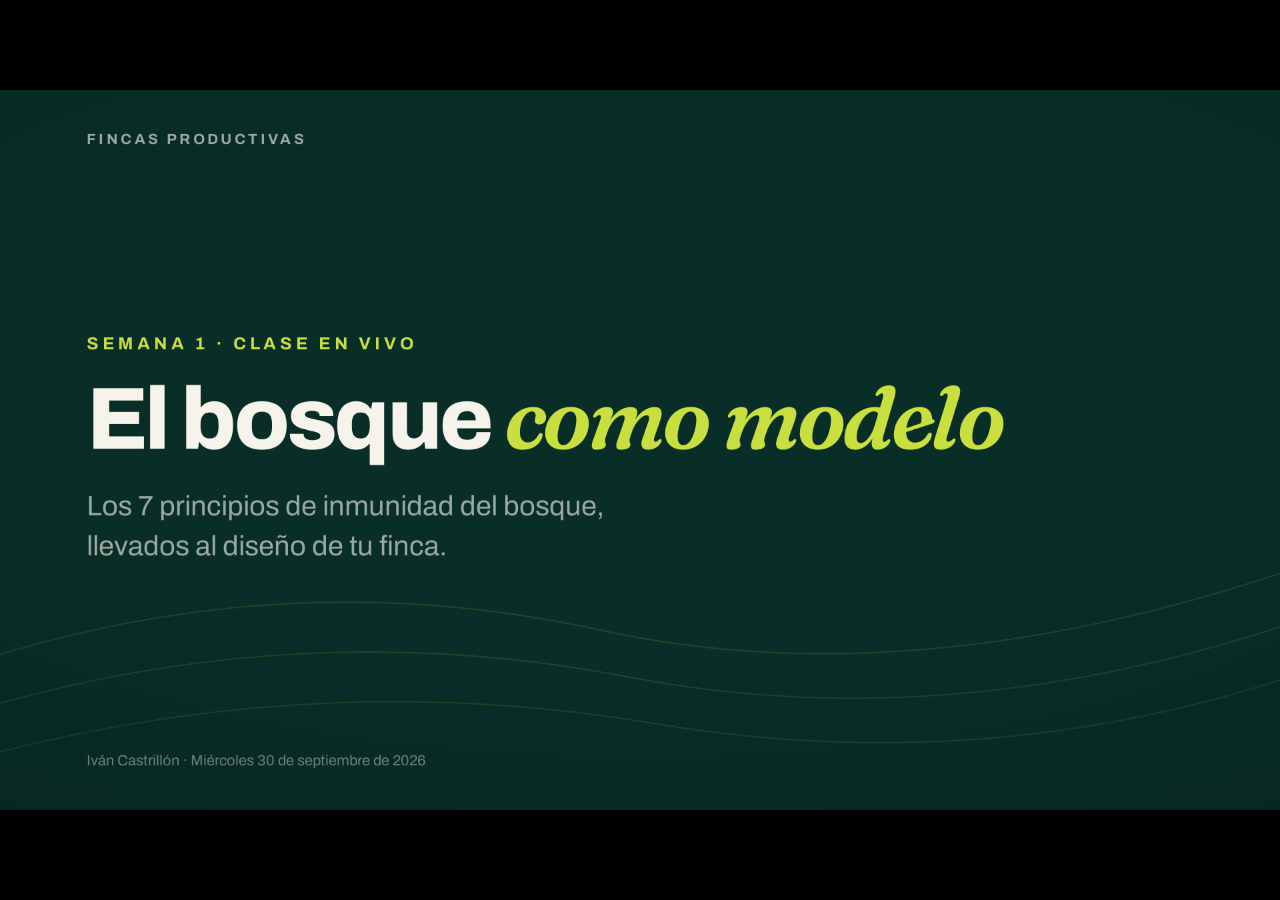
==== index.html @ cad5d2bb "Add files via upload" ====
<!DOCTYPE html>
<html lang="es">
<head>
<meta charset="utf-8">
<meta name="viewport" content="width=device-width, initial-scale=1, viewport-fit=cover">
<title>Fincas Productivas · Semana 1 · El bosque como modelo</title>
<meta name="description" content="Los 7 principios de inmunidad del bosque, llevados al diseño de tu finca. La Huerta LAB.">
<link rel="stylesheet" href="assets/deck.css">
</head>
<body>

<deck-stage width="1920" height="1080">

<!-- ── 1 · Portada ──────────────────────────────────────────────────── -->
<section data-label="Portada">
  <div class="d">
    <div class="curvas"><svg viewBox="0 0 1920 1080" preserveAspectRatio="none" aria-hidden="true">
      <g fill="none" stroke="#C9DE3F" stroke-width="2">
        <path d="M-100 880 Q 400 700 900 810 T 2020 690"/>
        <path d="M-100 950 Q 420 780 940 880 T 2020 770"/>
        <path d="M-100 1020 Q 440 860 980 950 T 2020 850"/>
      </g>
    </svg></div>
    <div class="viñeta"></div>
    <div class="pad">
      <div class="marca">
        <img src="https://assets.cdn.filesafe.space/IdRKxMkw62mZx47SMDaS/media/6aa46253f4e2fd8aa0ffbddd.png" alt="La Huerta LAB" onerror="this.remove()">
        <span>Fincas Productivas</span>
      </div>
      <p class="eyebrow" data-anim="sube">Semana 1 · Clase en vivo</p>
      <h1 data-anim="sube" style="--d:120ms">El bosque <em>como modelo</em></h1>
      <p class="lead ancho" data-anim="sube" style="--d:300ms">
        Los 7 principios de inmunidad del bosque, llevados al diseño de tu finca.
      </p>
    </div>
    <p class="fuente">Iván Castrillón · Miércoles 30 de septiembre de 2026</p>
  </div>
</section>

<!-- ── 2 · Agenda ───────────────────────────────────────────────────── -->
<section data-label="Hoy">
  <div class="d">
    <div class="pad">
      <p class="eyebrow" data-anim="sube">La ruta de esta noche</p>
      <h2 data-anim="sube" style="--d:120ms">Hoy</h2>
      <ul class="lista num">
        <li data-anim="sube" style="--d:280ms"><i>1</i>¿Quién está aquí?</li>
        <li data-anim="sube" style="--d:380ms"><i>2</i>El mundo que nos tocó</li>
        <li data-anim="sube" style="--d:480ms"><i>3</i>El método: los 7 principios de inmunidad del bosque</li>
        <li data-anim="sube" style="--d:580ms"><i>4</i>Tu primera tarea</li>
        <li data-anim="sube" style="--d:680ms"><i>5</i>Preguntas y casos</li>
      </ul>
    </div>
  </div>
</section>

<!-- ── 3 · Cómo funciona el curso ───────────────────────────────────── -->
<section data-label="Cómo funciona">
  <div class="d">
    <div class="pad">
      <p class="eyebrow" data-anim="sube">Las reglas del juego</p>
      <h2 data-anim="sube" style="--d:120ms">Cómo funciona <em>el curso</em></h2>
      <div class="tarjetas cuatro">
        <div class="tarjeta" data-anim="sube" style="--d:300ms">
          <b>Lunes</b><span>Videos pregrabados de la semana.</span>
        </div>
        <div class="tarjeta" data-anim="sube" style="--d:400ms">
          <b>Miércoles</b><span>En vivo de 6:00 a 8:00 p.m., hora Colombia.</span>
        </div>
        <div class="tarjeta" data-anim="sube" style="--d:500ms">
          <b>Cada semana</b><span>Una tarea aplicada a tu finca.</span>
        </div>
        <div class="tarjeta" data-anim="sube" style="--d:600ms">
          <b>Siempre</b><span>Todo queda grabado en Skool.</span>
        </div>
      </div>
      <p class="dato" data-anim="sube" style="--d:760ms;margin-top:44px;max-width:58ch">
        Incluye 12 meses de comunidad La Huerta LAB. Un acceso sirve para la
        pareja o la familia.
      </p>
    </div>
  </div>
</section>

<!-- ── 4 · Quién está aquí ──────────────────────────────────────────── -->
<section data-label="Quién está aquí">
  <div class="d">
    <div class="pad">
      <p class="eyebrow" data-anim="sube">Escribe en el chat</p>
      <h2 data-anim="sube" style="--d:120ms">¿Quién <em>está aquí?</em></h2>
      <ul class="lista" style="margin-top:38px;gap:18px">
        <li data-anim="sube" style="--d:280ms;font-size:36px"><i></i>País y ciudad</li>
        <li data-anim="sube" style="--d:360ms;font-size:36px"><i></i>¿Ya tienes finca o la estás buscando? ¿Cuántas hectáreas?</li>
        <li data-anim="sube" style="--d:440ms;font-size:36px"><i></i>¿Qué te trajo al curso?</li>
      </ul>
      <div class="tarjetas dos" style="margin-top:46px">
        <div class="tarjeta" data-anim="sube" style="--d:600ms">
          <b>Aún no compro</b>
          <span>«Llevo meses mirando predios y no quiero comprar mal.»</span>
        </div>
        <div class="tarjeta" data-anim="sube" style="--d:700ms">
          <b>Ya compré y estoy trancado</b>
          <span>«Tengo el terreno y no sé por dónde empezar.»</span>
        </div>
      </div>
    </div>
  </div>
</section>

<!-- ── 5 · Parte 1 ──────────────────────────────────────────────────── -->
<section data-label="Parte 1">
  <div class="d">
    <div class="curvas"><svg viewBox="0 0 1920 1080" preserveAspectRatio="none" aria-hidden="true">
      <g fill="none" stroke="#C9DE3F" stroke-width="2">
        <path d="M-100 820 Q 380 660 880 760 T 2020 640"/>
        <path d="M-100 900 Q 400 740 920 840 T 2020 730"/>
        <path d="M-100 980 Q 420 820 960 910 T 2020 820"/>
      </g>
    </svg></div>
    <div class="pad">
      <p class="eyebrow coral" data-anim="sube">Parte 1</p>
      <h1 data-anim="sube" style="--d:140ms">El mundo <em>que nos tocó</em></h1>
      <p class="lead ancho" data-anim="sube" style="--d:340ms">Bosques · Residuos · Calor · Campo</p>
    </div>
  </div>
</section>

<!-- ── 6 · Bosques · 46 % ───────────────────────────────────────────── -->
<section data-label="Bosques 46%">
  <div class="d">
    <div class="pad">
      <p class="eyebrow coral" data-anim="sube">Bosques</p>
      <div class="cifra coral" data-anim="zoom" style="--d:140ms">
        46 %
        <small style="max-width:30ch">de los árboles del planeta han desaparecido
        desde el inicio de la civilización.</small>
      </div>
      <p class="dato" data-anim="sube" style="--d:520ms;margin-top:44px;max-width:44ch">
        Y se siguen cortando más de 15 mil millones de árboles cada año.
      </p>
    </div>
    <p class="fuente">Crowther et al. (2015), <em>Mapping tree density at a global scale</em>, Nature 525. Alcance: mundial.</p>
  </div>
</section>

<!-- ── 7 · Bosques · 1/3 ────────────────────────────────────────────── -->
<section data-label="Bosques 1/3">
  <div class="d">
    <div class="pad">
      <p class="eyebrow coral" data-anim="sube">Bosques</p>
      <div class="cifra coral" data-anim="zoom" style="--d:140ms">
        1/3
        <small style="max-width:30ch">de la superficie de bosques del mundo se perdió
        desde la última glaciación.</small>
      </div>
      <p class="dato" data-anim="sube" style="--d:520ms;margin-top:44px;max-width:48ch">
        La mitad de esa pérdida ocurrió en el último siglo. Lo que tardó 10.000
        años en la primera mitad, lo hicimos en 100.
      </p>
    </div>
    <p class="fuente">Our World in Data (Ritchie, 2021), con base en FAO. Alcance: mundial, desde hace ~10.000 años.</p>
  </div>
</section>

<!-- ── 8 · Bosques · Colombia ───────────────────────────────────────── -->
<section data-label="Bosques Colombia">
  <div class="d">
    <div class="pad">
      <p class="eyebrow coral" data-anim="sube">Bosques · Colombia</p>
      <div class="cifra coral" data-anim="zoom" style="--d:140ms">
        119.483 ha
        <small style="max-width:32ch">de bosque perdidas en Colombia en 2025,
        5,2 % más que en 2024.</small>
      </div>
      <p class="dato" data-anim="sube" style="--d:520ms;margin-top:44px;max-width:48ch">
        El motor principal hoy es la praderización para ganadería y la
        colonización de tierras.
      </p>
    </div>
    <p class="fuente">IDEAM, Sistema de Monitoreo de Bosques y Carbono, cifra anual 2025 (publicada el 31 de julio de 2026). Alcance: nacional.</p>
  </div>
</section>

<!-- ── 9 · Residuos ─────────────────────────────────────────────────── -->
<section data-label="Residuos">
  <div class="d">
    <div class="pad">
      <p class="eyebrow coral" data-anim="sube">Residuos</p>
      <div class="fila" style="margin-top:34px">
        <div class="ng coral" data-anim="izq" style="--d:180ms">
          <b>2.100</b><span>millones de toneladas · 2023</span>
        </div>
        <span class="flecha" data-anim="zoom" style="--d:420ms">&rarr;</span>
        <div class="ng coral" data-anim="der" style="--d:560ms">
          <b>3.800</b><span>millones de toneladas · 2050, proyección</span>
        </div>
      </div>
      <p class="dato" data-anim="sube" style="--d:780ms;margin-top:52px;max-width:46ch">
        de residuos sólidos municipales al año. Casi el doble en una generación.
      </p>
    </div>
    <p class="fuente">PNUMA, Global Waste Management Outlook 2024. Alcance: mundial, residuos sólidos municipales.</p>
  </div>
</section>

<!-- ── 10 · Residuos · comida ───────────────────────────────────────── -->
<section data-label="Comida a la basura">
  <div class="d">
    <div class="pad">
      <p class="eyebrow coral" data-anim="sube">Residuos · Comida</p>
      <div class="cifra coral" data-anim="zoom" style="--d:140ms">
        19 %
        <small style="max-width:32ch">de la comida disponible para el consumidor se
        desperdició en 2022: 1.050 millones de toneladas.</small>
      </div>
      <p class="dato" data-anim="sube" style="--d:520ms;margin-top:44px;max-width:50ch">
        La pérdida y el desperdicio de alimentos generan entre 8 % y 10 % de las
        emisiones de gases de efecto invernadero del mundo.
      </p>
    </div>
    <p class="fuente">PNUMA, Food Waste Index Report 2024. Alcance: mundial; hogares, servicios de comida y comercio.</p>
  </div>
</section>

<!-- ── 11 · Calor ───────────────────────────────────────────────────── -->
<section data-label="Calor">
  <div class="d">
    <div class="pad">
      <p class="eyebrow coral" data-anim="sube">Calor</p>
      <h2 data-anim="sube" style="--d:120ms;max-width:20ch">El clima <em>ya cambió</em></h2>
      <div class="tarjetas tres">
        <div class="tarjeta" data-anim="sube" style="--d:320ms">
          <b style="color:var(--coral)">+1,60 °C</b>
          <span><strong>2024.</strong> El año más caliente registrado.</span>
        </div>
        <div class="tarjeta" data-anim="sube" style="--d:440ms">
          <b style="color:var(--coral)">+1,47 °C</b>
          <span><strong>2025.</strong> El tercero más caliente.</span>
        </div>
        <div class="tarjeta" data-anim="sube" style="--d:560ms">
          <b style="color:var(--coral)">&gt; 1,5 °C</b>
          <span><strong>2023–2025.</strong> Primer periodo de tres años por encima de 1,5 en promedio.</span>
        </div>
      </div>
      <p class="dato" data-anim="sube" style="--d:720ms;margin-top:42px;max-width:64ch;font-size:30px">
        Frente al nivel preindustrial (1850–1900). El calentamiento de largo plazo
        va en torno a +1,4 °C; la meta de París se mide en décadas.
      </p>
    </div>
    <p class="fuente">Copernicus C3S / ECMWF, Global Climate Highlights 2025 (enero de 2026), datos ERA5. Alcance: mundial.</p>
  </div>
</section>

<!-- ── 12 · Campo · Colombia ────────────────────────────────────────── -->
<section data-label="Pobreza rural">
  <div class="d">
    <div class="pad">
      <p class="eyebrow coral" data-anim="sube">Campo · Colombia</p>
      <div class="cifras dos" style="margin-top:36px">
        <div class="ng coral" data-anim="sube" style="--d:200ms">
          <b>22,4 %</b><span>en el campo</span>
        </div>
        <div class="ng" data-anim="sube" style="--d:340ms">
          <b style="color:var(--suave)">6,3 %</b><span>en las cabeceras</span>
        </div>
      </div>
      <p class="dato" data-anim="sube" style="--d:540ms;margin-top:48px;max-width:46ch">
        de las personas viven en pobreza multidimensional. En el campo es
        <strong>3,6 veces más.</strong>
      </p>
      <p class="dato" data-anim="sube" style="--d:680ms;margin-top:22px;max-width:52ch;font-size:30px">
        Y el 30,7 % de los hogares rurales no tiene una fuente de agua mejorada.
      </p>
    </div>
    <p class="fuente">DANE, Pobreza multidimensional 2025 (abril de 2026). Alcance: nacional, sin la ruralidad de Amazonía–Orinoquía.</p>
  </div>
</section>

<!-- ── 13 · Parte 2 ─────────────────────────────────────────────────── -->
<section data-label="Parte 2">
  <div class="d">
    <div class="curvas"><svg viewBox="0 0 1920 1080" preserveAspectRatio="none" aria-hidden="true">
      <g fill="none" stroke="#C9DE3F" stroke-width="2">
        <path d="M-100 820 Q 380 660 880 760 T 2020 640"/>
        <path d="M-100 900 Q 400 740 920 840 T 2020 730"/>
        <path d="M-100 980 Q 420 820 960 910 T 2020 820"/>
      </g>
    </svg></div>
    <div class="pad">
      <p class="eyebrow coral" data-anim="sube">Parte 2</p>
      <h1 data-anim="sube" style="--d:140ms">La vida <em>que nos tocó</em></h1>
      <p class="lead ancho" data-anim="sube" style="--d:340ms">Campo vacío · Comida · Estrés</p>
    </div>
  </div>
</section>

<!-- ── 14 · Campo vacío ─────────────────────────────────────────────── -->
<section data-label="Campo vacío">
  <div class="d">
    <div class="pad">
      <p class="eyebrow coral" data-anim="sube">Campo vacío · Colombia</p>
      <h3 data-anim="sube" style="--d:120ms;max-width:30ch">
        De cada 10 colombianos, 7 vivían en el campo. <em>Hoy, poco más de 2.</em>
      </h3>
      <div class="lamina" data-anim="revela" style="--d:420ms;width:1400px;margin:48px auto 0">
        <img src="assets/img/campo-vacio.webp" alt="De cada 10 colombianos, 7 vivían en el campo en 1938; hoy poco más de 2">
      </div>
    </div>
    <p class="fuente">DANE, citado por AgroNET – Ministerio de Agricultura (octubre de 2025). Alcance: nacional.</p>
  </div>
</section>

<!-- ── 15 · Comida · ALC ────────────────────────────────────────────── -->
<section data-label="Dieta saludable">
  <div class="d">
    <div class="pad">
      <p class="eyebrow coral" data-anim="sube">Comida · América Latina y el Caribe</p>
      <div class="cifra coral" data-anim="zoom" style="--d:140ms">
        27,4 %
        <small style="max-width:32ch">de la población no pudo pagar una dieta
        saludable en 2024: 181,9 millones de personas.</small>
      </div>
      <p class="dato" data-anim="sube" style="--d:520ms;margin-top:44px;max-width:48ch">
        El hambre viene bajando, pero comer bien sigue siendo caro y la obesidad
        sigue subiendo.
      </p>
    </div>
    <p class="fuente">FAO, FIDA, OPS, PMA y UNICEF, Panorama Regional de la Seguridad Alimentaria y la Nutrición 2025 (febrero de 2026). Alcance: ALC.</p>
  </div>
</section>

<!-- ── 16 · Ultraprocesados ─────────────────────────────────────────── -->
<section data-label="Lo que comemos">
  <div class="d">
    <div class="pad">
      <p class="eyebrow coral" data-anim="sube">Lo que comemos</p>
      <div class="cifra coral" data-anim="zoom" style="--d:140ms">
        104
        <small style="max-width:34ch">estudios revisados en The Lancet asocian los
        ultraprocesados con diabetes tipo 2, obesidad, enfermedades del corazón
        y depresión.</small>
      </div>
      <p class="dato" data-anim="sube" style="--d:520ms;margin-top:40px;max-width:48ch">
        Están desplazando las comidas de siempre, las que se cocinaban con
        alimentos frescos.
      </p>
    </div>
    <p class="fuente">Monteiro et al. (2025), The Lancet, serie Ultra-Processed Foods and Human Health. Alcance: mundial.</p>
  </div>
</section>

<!-- ── 17 · Estrés ──────────────────────────────────────────────────── -->
<section data-label="Estrés">
  <div class="d">
    <div class="pad">
      <p class="eyebrow coral" data-anim="sube">Estrés</p>
      <div class="cifra coral" data-anim="zoom" style="--d:140ms">
        40 %
        <small style="max-width:30ch">de los empleados del mundo reportan estrés
        durante buena parte del día.</small>
      </div>
      <p class="dato" data-anim="sube" style="--d:520ms;margin-top:44px;max-width:44ch">
        Tráfico, pantalla, horarios. El estrés se volvió estilo de vida.
      </p>
    </div>
    <p class="fuente">Gallup, State of the Global Workplace 2026 (datos de 2025). Alcance: mundial, personas empleadas.</p>
  </div>
</section>

<!-- ── 18 · La soledad del que lo intenta ───────────────────────────── -->
<section data-label="Nadie cree">
  <div class="d">
    <div class="pad">
      <p class="eyebrow" data-anim="sube">Campo</p>
      <h2 data-anim="sube" style="--d:140ms;max-width:26ch">
        Y en tu zona nadie cree que se pueda producir <em>sin químicos.</em>
      </h2>
      <p class="lead ancho" data-anim="sube" style="--d:420ms">
        A veces ni el contratista que te trabaja.
      </p>
    </div>
  </div>
</section>

<!-- ── 19 · La promesa ──────────────────────────────────────────────── -->
<section data-label="Vivir del campo" class="coral-full">
  <div class="d">
    <div class="pad">
      <h1 data-anim="sube" style="max-width:20ch">Vivir en el campo.<br>Vivir del campo.</h1>
      <p class="lead ancho" data-anim="sube" style="--d:280ms">
        Comida sana para tu familia, otro ritmo de vida y una finca que deje de
        costar plata.
      </p>
    </div>
  </div>
</section>

<!-- ── 20 · Todo tiene una causa ────────────────────────────────────── -->
<section data-label="Algo en común">
  <div class="d">
    <div class="pad">
      <div class="chips">
        <span class="chip" data-anim="sube" style="--d:60ms">Bosques</span>
        <span class="chip" data-anim="sube" style="--d:140ms">Residuos</span>
        <span class="chip" data-anim="sube" style="--d:220ms">Calor</span>
        <span class="chip" data-anim="sube" style="--d:300ms">Campo</span>
        <span class="chip" data-anim="sube" style="--d:380ms">Comida</span>
        <span class="chip" data-anim="sube" style="--d:460ms">Estrés</span>
      </div>
      <h2 data-anim="sube" style="--d:620ms;max-width:24ch">
        Todo esto tiene algo en común: <em>la forma en que producimos comida.</em>
      </h2>
    </div>
  </div>
</section>

<!-- ── 21 · La pregunta ─────────────────────────────────────────────── -->
<section data-label="La pregunta">
  <div class="d">
    <div class="viñeta"></div>
    <div class="pad">
      <h3 data-anim="sube" style="max-width:30ch">
        Hay un sistema que lleva millones de años sin ninguno de los cuatro.
      </h3>
      <p class="dato" data-anim="sube" style="--d:340ms;margin-top:34px;max-width:44ch">
        Nadie lo fertiliza. Nadie lo fumiga. No bota basura.
      </p>
      <h2 data-anim="sube" style="--d:640ms;margin-top:56px;max-width:22ch">
        <em>¿Qué hace el bosque que nosotros no?</em>
      </h2>
    </div>
  </div>
</section>

<!-- ── 22 · Parte 3 ─────────────────────────────────────────────────── -->
<section data-label="Parte 3">
  <div class="d">
    <div class="curvas"><svg viewBox="0 0 1920 1080" preserveAspectRatio="none" aria-hidden="true">
      <g fill="none" stroke="#C9DE3F" stroke-width="2">
        <path d="M-100 820 Q 380 660 880 760 T 2020 640"/>
        <path d="M-100 900 Q 400 740 920 840 T 2020 730"/>
        <path d="M-100 980 Q 420 820 960 910 T 2020 820"/>
      </g>
    </svg></div>
    <div class="pad">
      <p class="eyebrow" data-anim="sube">Parte 3</p>
      <h1 data-anim="sube" style="--d:140ms">El método</h1>
      <p class="lead ancho" data-anim="sube" style="--d:340ms">
        Los 7 principios de inmunidad del bosque.
      </p>
    </div>
  </div>
</section>

<!-- ── 23 · La paradoja del bosque ──────────────────────────────────── -->
<section data-label="La paradoja">
  <div class="d">
    <div class="pad">
      <p class="eyebrow" data-anim="sube">La paradoja del bosque</p>
      <div class="lamina" data-anim="zoom" style="--d:220ms;width:1240px;margin:10px auto 0">
        <img src="assets/img/paradoja-del-bosque.webp" alt="Cero trabajadores, cero facturas de insumos y cero jefes de producción dan la máxima biomasa por hectárea">
      </div>
    </div>
  </div>
</section>

<!-- ── 24 · La falla del modelo convencional ────────────────────────── -->
<section data-label="La falla del modelo">
  <div class="d">
    <div class="pad">
      <p class="eyebrow coral" data-anim="sube">La falla del modelo convencional</p>
      <div class="lamina" data-anim="zoom" style="--d:220ms;width:1100px;margin:6px auto 0">
        <img src="assets/img/falla-modelo-convencional.webp" alt="Comparación entre agricultura química y el modelo del bosque en flujo, defensa y valor">
      </div>
    </div>
  </div>
</section>

<!-- ── 25 · Los 7 principios ────────────────────────────────────────── -->
<section data-label="Los 7 principios">
  <div class="d">
    <div class="pad">
      <p class="eyebrow" data-anim="sube">El método completo</p>
      <h2 data-anim="sube" style="--d:120ms">Los 7 principios de <em>inmunidad del bosque</em></h2>
      <div class="siete">
        <div class="tarjeta" data-anim="sube" style="--d:280ms"><em>1</em><b>Microclima</b><span>Siembra tu propio clima</span></div>
        <div class="tarjeta" data-anim="sube" style="--d:340ms"><em>2</em><b>Microorganismos</b><span>El bosque es el donante</span></div>
        <div class="tarjeta" data-anim="sube" style="--d:400ms"><em>3</em><b>Reciclaje de nutrientes</b><span>No nutrimos plantas: nutrimos suelo</span></div>
        <div class="tarjeta" data-anim="sube" style="--d:460ms"><em>4</em><b>Diversidad</b><span>Qué sembrar, cuánto y cada cuándo</span></div>
        <div class="tarjeta" data-anim="sube" style="--d:520ms"><em>5</em><b>Agua</b><span>Las plantas beben, no comen</span></div>
        <div class="tarjeta" data-anim="sube" style="--d:580ms"><em>6</em><b>Energía</b><span>Cada vuelta que da la energía es plata que no sale</span></div>
        <div class="tarjeta" data-anim="sube" style="--d:640ms"><em>7</em><b>Descanso</b><span>Parar a tiempo también es producir</span></div>
        <div class="nota" data-anim="sube" style="--d:700ms">Un principio por semana, de la 2 a la 8. Cada estación de La Huerta es uno de estos principios.</div>
      </div>
    </div>
  </div>
</section>

<!-- ── 26 · Principio 1 · Microclima ────────────────────────────────── -->
<section data-label="Microclima">
  <div class="d">
    <p class="paso">Principio 1 · 7</p>
    <div class="pad">
      <p class="eyebrow" data-anim="sube">Principio 1 · Microclima</p>
      <h2 data-anim="sube" style="--d:120ms">Siembra <em>tu propio clima</em></h2>
      <div class="fila" style="margin-top:50px;align-items:stretch;gap:28px">
        <div class="tarjeta" data-anim="sube" style="--d:320ms;flex:1">
          <b>Clima</b><span>Lo que la agricultura industrial le hizo al planeta.</span>
        </div>
        <span class="flecha" data-anim="zoom" style="--d:420ms;font-size:58px;align-self:center">&rarr;</span>
        <div class="tarjeta" data-anim="sube" style="--d:480ms;flex:1">
          <b>Microclima</b><span>Árboles y vegetación en varios estratos dentro de tu predio.</span>
        </div>
        <span class="flecha" data-anim="zoom" style="--d:580ms;font-size:58px;align-self:center">&rarr;</span>
        <div class="tarjeta" data-anim="sube" style="--d:640ms;flex:1">
          <b>Mercado</b><span>A quién le vendes, y qué tan cerca.</span>
        </div>
      </div>
      <p class="dato" data-anim="sube" style="--d:800ms;margin-top:44px;max-width:62ch">
        Un solo principio: del clima del planeta al clima de tu lote, y de ahí a
        tu comprador. Lo vemos completo la próxima semana.
      </p>
    </div>
  </div>
</section>

<!-- ── 27 · Cortar la cadena ────────────────────────────────────────── -->
<section data-label="Cortar la cadena">
  <div class="d">
    <p class="paso">Principio 1 · 7</p>
    <div class="pad">
      <p class="eyebrow" data-anim="sube">Principio 1 · Microclima</p>
      <h3 data-anim="sube" style="--d:120ms">Cortar <em>la cadena</em></h3>
      <div class="lamina" data-anim="revela" style="--d:380ms;width:1520px;margin:38px auto 0">
        <img src="assets/img/cadena-corta.webp" alt="Cadena larga con intermediarios frente a cadena corta: la finca vende a familias, restaurantes, turismo, mercados campesinos y autoconsumo">
      </div>
      <p class="pie" data-anim="sube" style="--d:700ms;text-align:center;max-width:none">
        El bosque no paga fletes ni comisiones: su valor se queda donde se produce.
      </p>
    </div>
  </div>
</section>

<!-- ── 28 · Principio 2 · Microorganismos ───────────────────────────── -->
<section data-label="Microorganismos">
  <div class="d">
    <p class="paso">Principio 2 · 7</p>
    <div class="pad">
      <p class="eyebrow" data-anim="sube">Principio 2 · Microorganismos</p>
      <h3 data-anim="sube" style="--d:120ms">El bosque <em>es el donante</em></h3>
      <div class="lamina" data-anim="zoom" style="--d:380ms;width:1400px;margin:34px auto 0">
        <img src="assets/img/microorganismos-donante.webp" alt="Raíces y microbiota del suelo como fábricas: bioles, bocashi y compost, caldos microbianos y control biológico">
      </div>
      <p class="pie" data-anim="sube" style="--d:700ms;text-align:center;max-width:none">
        Pagar por insumos es pagar por una función que la vida de tu suelo puede hacer gratis.
      </p>
    </div>
  </div>
</section>

<!-- ── 29 · Principio 3 · Reciclaje de nutrientes ───────────────────── -->
<section data-label="Reciclaje de nutrientes">
  <div class="d">
    <p class="paso">Principio 3 · 7</p>
    <div class="pad">
      <p class="eyebrow" data-anim="sube">Principio 3 · Reciclaje de nutrientes</p>
      <h3 data-anim="sube" style="--d:120ms">No nutrimos plantas: <em>nutrimos suelo</em></h3>
      <div class="cifras tres">
        <div class="ng coral" data-anim="sube" style="--d:340ms">
          <b>3</b><span>elementos en los que se enfocó la agricultura química: N, P y K.</span>
        </div>
        <div class="ng" data-anim="sube" style="--d:460ms">
          <b>17</b><span>elementos esenciales para la planta: C, H, O y 14 nutrientes minerales.</span>
        </div>
        <div class="ng" data-anim="sube" style="--d:580ms">
          <b>~60</b><span>elementos se detectan en el cuerpo humano; unos 25 son esenciales.</span>
        </div>
      </div>
      <p class="dato" data-anim="sube" style="--d:740ms;margin-top:46px;max-width:74ch;font-size:30px">
        Materia orgánica, microorganismos y minerales: la planta pide, el suelo
        entrega. Las harinas de roca liberan potasio, calcio, magnesio y silicio
        despacio, y funcionan mejor en suelos tropicales lavados.
      </p>
    </div>
    <p class="fuente">Marschner's Mineral Nutrition of Plants, 4.ª ed. (2023) · Frontiers in Chemistry, editorial sobre elementos traza (2022) · Swoboda et al. (2022), Sci. Total Environ. 807, revisión de 48 ensayos.</p>
  </div>
</section>

<!-- ── 30 · Trofobiosis ─────────────────────────────────────────────── -->
<section data-label="Trofobiosis">
  <div class="d">
    <p class="paso">Principio 3 · 7</p>
    <div class="pad">
      <p class="eyebrow" data-anim="sube">Principio 3 · Trofobiosis</p>
      <h3 data-anim="sube" style="--d:120ms;max-width:28ch">
        Sobre una planta equilibrada, <em>la plaga muere de hambre.</em>
      </h3>
      <div class="tarjetas dos">
        <div class="tarjeta" data-anim="izq" style="--d:380ms">
          <b>Planta en síntesis</b>
          <span>Nutrición completa y equilibrada. Fabrica proteínas; casi no le
          quedan azúcares ni aminoácidos libres en la savia.</span>
        </div>
        <div class="tarjeta" data-anim="der" style="--d:480ms">
          <b style="color:var(--coral)">Planta en lisis</b>
          <span>Abonos solubles, agrotóxicos, suelo pobre o compactado. La savia
          se llena de azúcares y aminoácidos libres: comida fácil para insectos
          y hongos.</span>
        </div>
      </div>
      <p class="dato" data-anim="sube" style="--d:660ms;margin-top:40px;max-width:70ch;font-size:30px">
        Por eso el químico crea el círculo vicioso: cada aplicación debilita la
        planta y llama a la siguiente plaga.
      </p>
    </div>
    <p class="fuente">Francis Chaboussou (1985), Healthy Crops: A New Agricultural Revolution; ed. en español divulgada por Jairo Restrepo. Teoría con respaldo parcial en la literatura.</p>
  </div>
</section>

<!-- ── 31 · Principio 4 · Diversidad ────────────────────────────────── -->
<section data-label="Diversidad">
  <div class="d">
    <p class="paso">Principio 4 · 7</p>
    <div class="pad">
      <p class="eyebrow" data-anim="sube">Principio 4 · Diversidad</p>
      <h3 data-anim="sube" style="--d:120ms">Qué sembrar, <em>cuánto y cada cuándo</em></h3>
      <div class="lamina" data-anim="zoom" style="--d:380ms;width:1240px;margin:34px auto 0">
        <img src="assets/img/diversidad-estratos.webp" alt="Árbol, frutal y hortalizas en estratos con raíces a distintas profundidades: el policultivo produce más que el monocultivo">
      </div>
    </div>
  </div>
</section>

<!-- ── 32 · Diversidad y venta directa ──────────────────────────────── -->
<section data-label="Venta directa y diversidad">
  <div class="d">
    <p class="paso">Principio 4 · 7</p>
    <div class="pad">
      <p class="eyebrow" data-anim="sube">Principio 4 · Diversidad</p>
      <h3 data-anim="sube" style="--d:120ms">La venta directa <em>exige diversidad</em></h3>
      <div class="lamina" data-anim="zoom" style="--d:380ms;width:1300px;margin:30px auto 0">
        <img src="assets/img/venta-directa-diversidad.webp" alt="Engranajes de venta directa y diversidad biológica: la lealtad del cliente exige una oferta variada y constante">
      </div>
    </div>
  </div>
</section>

<!-- ── 33 · Principio 5 · Agua ──────────────────────────────────────── -->
<section data-label="Agua">
  <div class="d">
    <p class="paso">Principio 5 · 7</p>
    <div class="pad">
      <p class="eyebrow" data-anim="sube">Principio 5 · Agua</p>
      <h3 data-anim="sube" style="--d:120ms">Las plantas <em>beben, no comen</em></h3>
      <div class="fila" style="margin-top:34px;justify-content:center;align-items:flex-start;gap:60px">
        <div data-anim="izq" style="--d:380ms;width:600px">
          <p class="rotulo coral">Suelo desnudo: el agua se va</p>
          <div class="lamina"><img src="assets/img/suelo-desnudo.webp" alt="Suelo desnudo y compactado donde la lluvia escurre"></div>
        </div>
        <div data-anim="der" style="--d:500ms;width:645px">
          <p class="rotulo">Suelo esponja: el agua se queda</p>
          <div class="lamina"><img src="assets/img/suelo-esponja.webp" alt="Suelo con cobertura y raíces donde el agua infiltra hasta la capa freática"></div>
        </div>
      </div>
      <p class="pie" data-anim="sube" style="--d:700ms;text-align:center;max-width:none">
        Curvas de nivel, key point, terrazas y zanjas de infiltración: que el agua que cae se quede en tu lote.
      </p>
    </div>
  </div>
</section>

<!-- ── 34 · Agua · los números ──────────────────────────────────────── -->
<section data-label="Agua en números">
  <div class="d">
    <p class="paso">Principio 5 · 7</p>
    <div class="pad">
      <p class="eyebrow" data-anim="sube">Principio 5 · Agua</p>
      <h3 data-anim="sube" style="--d:120ms">Lo que dicen <em>los números</em></h3>
      <div class="cifras tres">
        <div class="ng" data-anim="sube" style="--d:340ms">
          <b>+59 %</b><span>de infiltración al meter perennes: árboles, pastos, agroforestería.</span>
        </div>
        <div class="ng" data-anim="sube" style="--d:460ms">
          <b>+35 %</b><span>de infiltración con cultivos de cobertura.</span>
        </div>
        <div class="ng" data-anim="sube" style="--d:580ms">
          <b>1,16 mm</b><span>más de agua disponible por cada 100 mm de suelo, por cada 1 % más de carbono orgánico.</span>
        </div>
      </div>
      <p class="dato" data-anim="sube" style="--d:740ms;margin-top:46px;max-width:72ch;font-size:30px">
        La materia orgánica sola retiene menos de lo que se dice. El efecto grande
        está en la cobertura y las raíces vivas: el agua entra y se queda en tu lote.
      </p>
    </div>
    <p class="fuente">Basche &amp; DeLonge (2019), PLOS ONE, metaanálisis de 89 estudios · Minasny &amp; McBratney (2018), Eur. J. Soil Sci. 69, metaanálisis de 60 estudios. Alcance: mundial.</p>
  </div>
</section>

<!-- ── 35 · Principio 6 · Energía ───────────────────────────────────── -->
<section data-label="Energía">
  <div class="d">
    <p class="paso">Principio 6 · 7</p>
    <div class="pad">
      <p class="eyebrow" data-anim="sube">Principio 6 · Energía</p>
      <h3 data-anim="sube" style="--d:120ms;max-width:30ch">
        Cada vuelta que da la energía <em>es plata que no sale</em>
      </h3>
      <div class="lamina" data-anim="zoom" style="--d:380ms;width:1360px;margin:30px auto 0">
        <img src="assets/img/ciclo-energia.webp" alt="Ciclo: los pastos capturan el sol, los animales concentran la energía, generan proteína y el estiércol vuelve como fertilizante">
      </div>
    </div>
  </div>
</section>

<!-- ── 36 · Principio 7 · Descanso ──────────────────────────────────── -->
<section data-label="Descanso">
  <div class="d">
    <p class="paso">Principio 7 · 7</p>
    <div class="pad">
      <p class="eyebrow" data-anim="sube">Principio 7 · Descanso</p>
      <h3 data-anim="sube" style="--d:120ms">Parar a tiempo <em>también es producir</em></h3>
      <div class="dos-col izq-corta">
        <div class="lamina" data-anim="izq" style="--d:380ms">
          <img src="assets/img/descanso-rotacion.webp" alt="Reloj de pastoreo y descanso, sucesión de cultivos y vegetación espontánea">
        </div>
        <div>
          <div class="tarjeta" data-anim="der" style="--d:440ms;margin-bottom:22px">
            <b>Pastoreo Racional Voisin</b>
            <span>El animal entra cuando el pasto está en su punto y sale antes de agotarlo.</span>
          </div>
          <div class="tarjeta" data-anim="der" style="--d:540ms;margin-bottom:22px">
            <b>Rotación de familias botánicas</b>
            <span>Solanáceas, leguminosas que fijan nitrógeno, cereales que aportan carbono.</span>
          </div>
          <div class="tarjeta" data-anim="der" style="--d:640ms">
            <b>Descanso biológico</b>
            <span>Vegetación espontánea que regenera el suelo sin maquinaria.</span>
          </div>
        </div>
      </div>
    </div>
  </div>
</section>

<!-- ── 37 · Los siete juntos ────────────────────────────────────────── -->
<section data-label="Un solo sistema">
  <div class="d">
    <div class="pad">
      <div class="dos-col izq-corta" style="margin-top:0;grid-template-columns:1fr 1.35fr">
        <div>
          <p class="eyebrow" data-anim="sube">Los 7 principios juntos</p>
          <h2 data-anim="sube" style="--d:140ms">Un solo <em>sistema</em></h2>
          <p class="lead" data-anim="sube" style="--d:360ms">
            No son recetas sueltas. El bosque las tiene funcionando juntas desde
            hace millones de años.
          </p>
        </div>
        <div class="lamina" data-anim="zoom" style="--d:480ms">
          <img src="assets/img/siete-principios-ciclo.webp" alt="Los 7 principios de inmunidad del bosque conectados en un ciclo alrededor de tu finca">
        </div>
      </div>
    </div>
  </div>
</section>

<!-- ── 38 · Pilares y principios ────────────────────────────────────── -->
<section data-label="Pilares y principios">
  <div class="d">
    <div class="pad">
      <p class="eyebrow" data-anim="sube">Los 5 pilares de una finca sin improvisar</p>
      <h3 data-anim="sube" style="--d:120ms">Los pilares son la decisión. <em>Los principios son el método.</em></h3>
      <div class="tabla">
        <div class="enc" data-anim="sube" style="--d:300ms"><span>Pilar (masterclass)</span><span>Sale de estos principios</span></div>
        <div data-anim="sube" style="--d:360ms"><span>Venta directa al consumidor final</span><span>Microclima</span></div>
        <div data-anim="sube" style="--d:430ms"><span>Policultivo</span><span>Diversidad</span></div>
        <div data-anim="sube" style="--d:500ms"><span>Integración pecuaria</span><span>Energía · Descanso</span></div>
        <div data-anim="sube" style="--d:570ms"><span>Autoproducción de insumos a partir del estiércol</span><span>Microorganismos · Reciclaje de nutrientes</span></div>
        <div data-anim="sube" style="--d:640ms"><span>Manejo del agua</span><span>Agua</span></div>
      </div>
    </div>
  </div>
</section>

<!-- ── 39 · Las 8 semanas ───────────────────────────────────────────── -->
<section data-label="Las 8 semanas">
  <div class="d">
    <div class="pad">
      <p class="eyebrow" data-anim="sube">El recorrido completo</p>
      <h2 data-anim="sube" style="--d:120ms">Las <em>8 semanas</em></h2>
      <div class="tarjetas cuatro" style="margin-top:46px">
        <div class="tarjeta viva" data-anim="sube" style="--d:280ms"><b>Semana 1</b><span>30 sep · El bosque como modelo</span></div>
        <div class="tarjeta" data-anim="sube" style="--d:340ms"><b>Semana 2</b><span>7 oct · Microclima</span></div>
        <div class="tarjeta" data-anim="sube" style="--d:400ms"><b>Semana 3</b><span>14 oct · Microorganismos</span></div>
        <div class="tarjeta" data-anim="sube" style="--d:460ms"><b>Semana 4</b><span>21 oct · Reciclaje de nutrientes</span></div>
      </div>
      <div class="tarjetas cuatro" style="margin-top:20px">
        <div class="tarjeta" data-anim="sube" style="--d:520ms"><b>Semana 5</b><span>28 oct · Diversidad</span></div>
        <div class="tarjeta" data-anim="sube" style="--d:580ms"><b>Semana 6</b><span>4 nov · Agua</span></div>
        <div class="tarjeta" data-anim="sube" style="--d:640ms"><b>Semana 7</b><span>11 nov · Energía</span></div>
        <div class="tarjeta" data-anim="sube" style="--d:700ms"><b>Semana 8</b><span>18 nov · Descanso y cierre</span></div>
      </div>
      <p class="dato" data-anim="sube" style="--d:840ms;margin-top:40px;font-size:30px;max-width:70ch">
        Miércoles, 6:00 p.m. hora Colombia · Todo queda grabado en Skool.
      </p>
    </div>
  </div>
</section>

<!-- ── 40 · La tarea ────────────────────────────────────────────────── -->
<section data-label="La tarea">
  <div class="d">
    <div class="pad">
      <p class="eyebrow coral" data-anim="sube">Tarea · Semana 1</p>
      <h2 data-anim="sube" style="--d:120ms">La ficha <em>de mi finca</em></h2>
      <div class="dos-col" style="margin-top:40px;align-items:start">
        <ul class="lista" style="margin-top:0;gap:16px">
          <li data-anim="sube" style="--d:300ms;font-size:34px"><i></i>Dónde queda y a qué altura</li>
          <li data-anim="sube" style="--d:360ms;font-size:34px"><i></i>Área total</li>
          <li data-anim="sube" style="--d:420ms;font-size:34px"><i></i>Qué hay hoy: bosque, agua, pasto, cultivos, animales</li>
          <li data-anim="sube" style="--d:480ms;font-size:34px"><i></i>Qué compras de afuera</li>
          <li data-anim="sube" style="--d:540ms;font-size:34px"><i></i>A quién le podrías vender</li>
        </ul>
        <div class="tarjeta" data-anim="der" style="--d:620ms">
          <b style="color:var(--coral)">¿Aún no compras?</b>
          <span>Haz la ficha del predio que estás evaluando.</span>
        </div>
      </div>
      <p class="dato" data-anim="sube" style="--d:780ms;margin-top:40px;max-width:72ch;font-size:30px">
        Publícala en Skool con una foto antes del miércoles 7 de octubre. Con estas
        fichas vamos armando el diseño de tu finca a lo largo del curso.
      </p>
    </div>
  </div>
</section>

<!-- ── 41 · Lo que viene ────────────────────────────────────────────── -->
<section data-label="Lo que viene">
  <div class="d">
    <div class="pad">
      <p class="eyebrow" data-anim="sube">Antes del próximo encuentro</p>
      <h2 data-anim="sube" style="--d:120ms">Lo que <em>viene</em></h2>
      <div class="tarjetas dos">
        <div class="tarjeta" data-anim="sube" style="--d:340ms">
          <b>Esta semana en Skool</b>
          <span>Recorrido por La Huerta en video.</span>
        </div>
        <div class="tarjeta" data-anim="sube" style="--d:440ms">
          <b>Miércoles 7 de octubre</b>
          <span>En vivo, 6:00 p.m.: Principio 1, Microclima.</span>
        </div>
      </div>
    </div>
  </div>
</section>

<!-- ── 42 · Cierre ──────────────────────────────────────────────────── -->
<section data-label="Preguntas y casos">
  <div class="d">
    <div class="curvas"><svg viewBox="0 0 1920 1080" preserveAspectRatio="none" aria-hidden="true">
      <g fill="none" stroke="#C9DE3F" stroke-width="2">
        <path d="M-100 880 Q 400 700 900 810 T 2020 690"/>
        <path d="M-100 950 Q 420 780 940 880 T 2020 770"/>
        <path d="M-100 1020 Q 440 860 980 950 T 2020 850"/>
      </g>
    </svg></div>
    <div class="viñeta"></div>
    <div class="pad">
      <div class="marca">
        <img src="https://assets.cdn.filesafe.space/IdRKxMkw62mZx47SMDaS/media/6aa46253f4e2fd8aa0ffbddd.png" alt="La Huerta LAB" onerror="this.remove()">
        <span>Fincas Productivas</span>
      </div>
      <h1 data-anim="sube">Preguntas <em>y casos</em></h1>
      <p class="lead ancho" data-anim="sube" style="--d:280ms">Cuéntanos tu finca.</p>
    </div>
  </div>
</section>

</deck-stage>


<script type="application/json" id="speaker-notes">
[
 "Bienvenida. Mientras entra la gente, pedir que escriban en el chat desde dónde se conectan.",
 "Mapa de la noche en 30 segundos. Clase de 60–70 minutos y después preguntas y casos.",
 "Reglas del juego. Recalcar que la tarea es lo que convierte el curso en el diseño de SU finca.",
 "Dar 3–4 minutos. Leer en voz alta varias respuestas y nombrar los dos grupos. Que cada uno sepa en cuál está: el curso sirve a los dos, con tareas un poco distintas.",
 "Antes de hablar de su finca, miremos el mundo en el que va a producir. Cuatro golpes. Sin soluciones todavía: las soluciones son el curso.",
 "Decir 'casi la mitad de los árboles', no 'la mitad de los bosques'. Es número de árboles, no superficie. La superficie viene en la siguiente.",
 "El punto es la aceleración. La mayor parte se tumbó para sembrar y para ganado.",
 "Dejar sembrado: la ganadería mal hecha tumba bosque. La bien hecha, con descanso y Voisin, es parte de la solución. Eso lo cerramos en la semana 8.",
 "Estamos inundados de basura, y la mayor parte de lo que bota una casa es orgánico. En una finca bien diseñada eso no es basura: es insumo.",
 "Una de cada cinco partes de la comida termina en la basura mientras el campo produce a pérdida.",
 "Decir 'tres años seguidos por encima de 1,5'. No decir 'ya rompimos París'. Aterrizar: el clima de su zona ya no es el que conocieron sus papás.",
 "Quien produce la comida es quien peor vive. Si hay gente de otros países, aclarar que el dato es de Colombia.",
 "Del planeta a la gente. Aquí está lo que muchos de ustedes sienten y por lo que están en este curso.",
 "Los jóvenes se van a la ciudad. La pregunta que queda: ¿quién va a producir la comida? Y la otra cara: gente de ciudad, como muchos de ustedes, que quiere volver.",
 "Paradoja: la región produce comida, pero una de cada cuatro personas no alcanza a comer bien.",
 "Conectar con el principio 1: la comida que viaja lejos y viene empacada. Y con la razón por la que muchos quieren finca: comida sana para su familia.",
 "Muchos de ustedes buscan la finca por esto: otro ritmo. Pero ojo: una finca mal pensada también estresa, y cuesta plata. Por eso el curso.",
 "Aquí va tu historia: vienes de esa industria, fuiste gerente de BASF en Ecuador. Sabes cómo se vende el paquete. Nombrar la soledad: muchos de ellos están solos en esto, y aquí ya no.",
 "Este es el sueño de casi todos los que están aquí. El curso existe para que ese sueño no se vuelva un error caro.",
 "Pausa. Dejar que caiga. La cuenta exacta de cuánto pesa la agricultura en el clima la vemos la próxima semana en Microclima.",
 "Pregunta abierta al chat. Recoger dos o tres respuestas antes de pasar al método.",
 "La respuesta a la pregunta: siete cosas que hace el bosque y que se pueden copiar en una finca.",
 "Nadie trabaja en el bosque, nadie le compra insumos, nadie lo administra. Y es el sistema que más biomasa produce. La naturaleza es la tecnología más avanzada que tenemos.",
 "Tres diferencias: lineal contra cíclico, dependencia química contra autorregulación, y valor que se va a los intermediarios contra valor que se queda donde se produce.",
 "Un principio por semana, del 2 al 8. Cada estación de La Huerta es uno de estos principios: el recorrido en video lo muestra.",
 "No arreglas el clima del mundo, pero sí siembras el clima de tu finca. Y cierras con el mercado: vender cerca.",
 "Vender directo a menos de una hora: menos emisiones, el margen completo para ti. Pregunta al chat: ¿a quién le venderían primero?",
 "El bosque nativo vecino tiene la microbiota. La recoges, la reproduces y la llevas a tu finca. Semana 3.",
 "Comemos lo que el suelo tiene. Un suelo con 3 elementos da comida de 3 elementos. El cuerpo humano trabaja con unos 25 esenciales y contiene cerca de 60. Ojo: el ADN en sí tiene 5 elementos (C, H, O, N, P); la cifra de 60 es del cuerpo, no del ADN.",
 "Chaboussou, agrónomo del INRA en Francia. Su frase: 'la plaga se muere de hambre en la planta sana'. Honestidad: es una teoría discutida; hay estudios que la apoyan y otros que no encuentran el efecto. Lo que sí está claro es que los insecticidas matan también a los depredadores.",
 "La diversidad es un seguro: confunde a las plagas y, bien combinada, produce más en el mismo espacio. Semana 5: calculadora de siembra.",
 "Nadie te compra cada semana si tu finca solo produce tomate o aguacate. Aquí se juntan dos de los 5 pilares de la masterclass.",
 "El error más caro e irreversible: comprar o sembrar donde el agua no da. Semana 6: mapa de agua de tu lote.",
 "En 30 cm de suelo, +1% de carbono son unos 3,5 mm, cerca de 35.000 litros por hectárea (cálculo propio a partir de Minasny). Lejos de los 144.000 que circulan. Pero la infiltración con árboles y cobertura sube 59%: ahí está la plata.",
 "Los animales le dan una segunda vuelta a la energía del sol. Cada animal cierra un ciclo en vez de abrir un gasto. Semana 7.",
 "El descanso es fertilidad. Un lote en descanso está ganando capacidad para el próximo ciclo. Semana 8 y cierre.",
 "Cada principio alimenta al siguiente. Si falla uno, se resienten los demás. Por eso el curso va en este orden.",
 "Conectar con la masterclass: allá vieron qué resolver y en qué orden. Aquí aprenden cómo. La venta directa es el destino: se decide primero.",
 "Cierre el 18 de noviembre con el taller de integración sobre las fincas de ustedes.",
 "Insistir en que la publiquen. Cada semana le suman una capa a esta misma ficha, y en la semana 8 es el insumo del taller de integración.",
 "Confirmar la fecha del video del recorrido antes de decirla.",
 "De 7:20 a 8:00. Priorizar casos concretos de fincas."
]
</script>

<script src="assets/deck.js"></script>
</body>
</html>
---- assets/deck.css ----
@font-face{font-family:'Archivo';font-style:normal;font-weight:400;font-display:swap;src:url(fonts/archivo-latin-400-normal.woff2) format('woff2')}
@font-face{font-family:'Archivo';font-style:normal;font-weight:500;font-display:swap;src:url(fonts/archivo-latin-500-normal.woff2) format('woff2')}
@font-face{font-family:'Archivo';font-style:normal;font-weight:600;font-display:swap;src:url(fonts/archivo-latin-600-normal.woff2) format('woff2')}
@font-face{font-family:'Archivo';font-style:normal;font-weight:700;font-display:swap;src:url(fonts/archivo-latin-700-normal.woff2) format('woff2')}
@font-face{font-family:'Archivo';font-style:normal;font-weight:800;font-display:swap;src:url(fonts/archivo-latin-800-normal.woff2) format('woff2')}
@font-face{font-family:'Archivo';font-style:normal;font-weight:900;font-display:swap;src:url(fonts/archivo-latin-900-normal.woff2) format('woff2')}
@font-face{font-family:'Fraunces';font-style:italic;font-weight:500;font-display:swap;src:url(fonts/fraunces-latin-500-italic.woff2) format('woff2')}
@font-face{font-family:'Fraunces';font-style:italic;font-weight:600;font-display:swap;src:url(fonts/fraunces-latin-600-italic.woff2) format('woff2')}

html,body{margin:0;padding:0;height:100%;background:#061f1d}

/* El componente se pinta a pantalla completa por encima de la página. */
deck-stage{position:fixed;inset:0;z-index:2147483000}

/* ══════════════════════════════════════════════════════════════════════
   LA HUERTA LAB · Sistema visual de las clases en directo
   Lienzo 1920×1080. Se proyecta en un directo de YouTube, así que manda
   la legibilidad a tamaño pequeño: nadie lee un cuerpo de 20 px en un
   móvil con la señal regular.

   Reglas que vienen de eso:
     · Cuerpo nunca por debajo de 34 px; titulares de 90 px para arriba.
     · Poco texto por diapositiva. Lo demás lo dice Iván.
     · Contraste alto siempre: crema sobre verde bosque, o al revés.
   ══════════════════════════════════════════════════════════════════════ */

deck-stage{
  --bosque:#082E27;        /* el fondo de casi todo */
  --bosque-2:#0d3d33;      /* superficies elevadas sobre el bosque */
  --bosque-3:#061f1d;      /* el más profundo, para viñetear */
  --lima:#C9DE3F;          /* el acento. Se usa poco y se nota */
  --lima-2:#a8bd2a;
  --coral:#E87B58;         /* la alarma, el dato incómodo */
  --crema:#F6F4EA;         /* el papel */
  --crema-2:#e4e0cf;
  --tinta:#14261f;         /* texto sobre crema */
  --suave:rgba(246,244,234,.62);
  --linea:rgba(246,244,234,.16);
}
deck-stage,
deck-stage *{box-sizing:border-box;margin:0;padding:0}
/* `deck-stage` va nombrado a propósito: el motor declara su propia tipografía
   en :host y esa le gana a la herencia desde <body>. Sin esto, en local todo
   salía en la fuente del sistema y en GHL en Archivo, con saltos de línea
   distintos: se maquetaba contra una fuente que el público no veía. */
deck-stage{font-family:'Archivo',system-ui,sans-serif;-webkit-font-smoothing:antialiased}
deck-stage>section{
  background:var(--bosque);
  color:var(--crema);
  overflow:hidden;
}
deck-stage>section>.d{position:absolute;inset:0;width:100%;height:100%}
/* La caja donde vive el contenido. 130 px de margen: en un directo, el
   reproductor recorta los bordes más de lo que uno cree. */
deck-stage .pad{position:absolute;inset:0;padding:110px 130px;display:flex;flex-direction:column;justify-content:center}
deck-stage .pad.top{justify-content:flex-start}
/* Bloque de contenido pegado a la derecha. El texto de dentro sigue
   alineado a la izquierda: un titular de 132 px en bandera derecha se
   lee fatal. */
/* Con align-items basta: cada hijo se encoge a su contenido y se pega a la
   derecha. Forzarles width:100% reventaba la marca, que está posicionada en
   absoluto y se iba 130 px fuera del lienzo. */
deck-stage .pad.der{align-items:flex-end}
/* Espeja la foto. Los fondos son 16:9 exactos, así que «cover» no deja
   margen para reencuadrar: si el sujeto cae debajo del titular, la única
   forma de moverlo al otro tercio sin perder resolución es voltear. */
deck-stage .foto.espejo{transform:scaleX(-1)}
/* ── Tipografía ───────────────────────────────────────────────────── */
deck-stage .eyebrow{
  font-size:26px;font-weight:700;letter-spacing:.22em;text-transform:uppercase;
  color:var(--lima);margin-bottom:34px;
}
deck-stage .eyebrow.coral{color:var(--coral)}
deck-stage h1{font-size:132px;font-weight:800;line-height:.96;letter-spacing:-.035em;text-wrap:balance}
deck-stage h2{font-size:96px;font-weight:800;line-height:1.02;letter-spacing:-.03em;text-wrap:balance}
deck-stage h3{font-size:62px;font-weight:700;line-height:1.08;letter-spacing:-.02em;text-wrap:balance}
deck-stage h1 em,
deck-stage h2 em,
deck-stage h3 em{
  font-family:'Fraunces',Georgia,serif;font-style:italic;font-weight:600;
  color:var(--lima);
}
deck-stage .lead{font-size:42px;line-height:1.42;color:var(--suave);max-width:24ch;margin-top:38px}
deck-stage .lead.ancho{max-width:34ch}
deck-stage p.dato{font-size:36px;line-height:1.45;color:var(--suave)}
deck-stage .fuente{
  position:absolute;left:130px;bottom:58px;right:130px;
  font-size:22px;line-height:1.4;color:rgba(246,244,234,.42);
}
/* Un dato sin fuente no se proyecta. Lo que Iván no ha cerrado va así. */
deck-stage .pend{
  display:inline-block;padding:2px 12px;border-radius:6px;
  background:#ffe08a;color:#7a2d00;font-weight:800;font-size:.82em;
  -webkit-box-decoration-break:clone;box-decoration-break:clone;
}
/* ── Fondo: las curvas de nivel de la finca ───────────────────────── */
deck-stage .curvas{position:absolute;inset:0;opacity:.14;pointer-events:none}
deck-stage .curvas svg{width:100%;height:100%}
deck-stage .viñeta{position:absolute;inset:0;pointer-events:none;
  background:radial-gradient(120% 90% at 50% 42%,transparent 40%,rgba(6,31,29,.72))}
/* ── Foto de fondo ────────────────────────────────────────────────── */
deck-stage .foto{position:absolute;inset:0;background-size:cover;background-position:center}
deck-stage .foto.der{background-position:right center}
deck-stage .velo{position:absolute;inset:0}
deck-stage .velo.izq{background:linear-gradient(100deg,rgba(8,46,39,.97) 34%,rgba(8,46,39,.72) 58%,rgba(8,46,39,.2))}
/* El espejo de la anterior: la foto se ve por la izquierda y el texto va
   a la derecha. Hace falta cuando el sujeto de la foto cae justo debajo
   del titular y queda tapado. */
deck-stage .velo.der{background:linear-gradient(260deg,rgba(8,46,39,.97) 34%,rgba(8,46,39,.72) 58%,rgba(8,46,39,.2))}
deck-stage .velo.abajo{background:linear-gradient(180deg,rgba(8,46,39,.18) 30%,rgba(8,46,39,.88))}
deck-stage .velo.full{background:rgba(8,46,39,.82)}
/* ── Marca ────────────────────────────────────────────────────────── */
deck-stage .marca{position:absolute;left:130px;top:62px;display:flex;align-items:center;gap:20px;z-index:5}
deck-stage .marca img{height:74px;width:auto;filter:brightness(0) invert(1)}
deck-stage .marca span{font-size:22px;font-weight:700;letter-spacing:.2em;text-transform:uppercase;color:var(--suave)}
deck-stage .paso{position:absolute;right:130px;top:66px;z-index:5;
  font-size:22px;font-weight:800;letter-spacing:.18em;text-transform:uppercase;color:rgba(246,244,234,.4)}
/* ── Piezas de datos ──────────────────────────────────────────────── */
deck-stage .cifra{font-size:190px;font-weight:800;line-height:.88;letter-spacing:-.05em;color:var(--lima)}
deck-stage .cifra.coral{color:var(--coral)}
deck-stage .cifra small{display:block;font-size:32px;font-weight:600;letter-spacing:0;color:var(--suave);margin-top:18px;line-height:1.35}
deck-stage .tarjetas{display:grid;gap:26px;margin-top:52px}
deck-stage .tarjetas.tres{grid-template-columns:repeat(3,1fr)}
deck-stage .tarjetas.dos{grid-template-columns:repeat(2,1fr)}
deck-stage .tarjetas.cuatro{grid-template-columns:repeat(4,1fr);gap:20px}
deck-stage .tarjetas.cuatro .tarjeta{padding:32px 28px}
deck-stage .tarjetas.cuatro .tarjeta b{font-size:36px;margin-bottom:12px}
deck-stage .tarjetas.cuatro .tarjeta span{font-size:26px;line-height:1.4}
deck-stage .tarjeta{padding:40px;border:1px solid var(--linea);border-radius:20px;background:rgba(246,244,234,.05)}
deck-stage .tarjeta b{display:block;font-size:46px;font-weight:800;color:var(--lima);margin-bottom:16px;line-height:1.05}
deck-stage .tarjeta span{font-size:30px;line-height:1.42;color:var(--suave)}
deck-stage .lista{display:grid;gap:26px;margin-top:46px}
deck-stage .lista li{list-style:none;display:grid;grid-template-columns:auto 1fr;gap:26px;align-items:start;
  font-size:40px;line-height:1.36}
deck-stage .lista li i{width:14px;height:14px;border-radius:50%;background:var(--lima);margin-top:16px;flex:none}
/* ── Animación al entrar en la diapositiva ────────────────────────────
   deck-stage pone data-deck-active en la sección activa y lo quita al
   salir. Colgar de ahí hace que la animación se reproduzca de nuevo
   cada vez que se vuelve a la diapositiva, no solo la primera. */
deck-stage [data-anim]{opacity:0}
/* «traza» solo anima stroke-dashoffset: si además se le aplica el opacity:0
   de arriba, el trazo nunca aparece. Tiene que quedar visible desde el
   principio y dejar que sea el guion el que lo dibuje. */
deck-stage [data-anim="dibuja-x"],
deck-stage [data-anim="dibuja-y"],
deck-stage [data-anim="revela"],
deck-stage [data-anim="traza"]{opacity:1}
deck-stage [data-anim="dibuja-x"]{transform:scaleX(0);transform-origin:left center}
deck-stage [data-anim="dibuja-y"]{transform:scaleY(0);transform-origin:bottom center}
@keyframes lh-sube{from{opacity:0;transform:translateY(34px)} to{opacity:1;transform:none}}
@keyframes lh-baja{from{opacity:0;transform:translateY(-28px)}to{opacity:1;transform:none}}
@keyframes lh-izq{from{opacity:0;transform:translateX(-56px)}to{opacity:1;transform:none}}
@keyframes lh-der{from{opacity:0;transform:translateX(56px)} to{opacity:1;transform:none}}
@keyframes lh-zoom{from{opacity:0;transform:scale(.93)}       to{opacity:1;transform:none}}
@keyframes lh-revela{from{clip-path:inset(0 100% 0 0)}          to{clip-path:inset(0 0 0 0)}}
@keyframes lh-dib-x{from{transform:scaleX(0)}                  to{transform:scaleX(1)}}
@keyframes lh-dib-y{from{transform:scaleY(0)}                  to{transform:scaleY(1)}}
@keyframes lh-traza{to{stroke-dashoffset:0}}
deck-stage [data-deck-active] [data-anim="sube"]{animation:lh-sube   900ms cubic-bezier(.2,.7,.2,1) var(--d,0ms) both}
deck-stage [data-deck-active] [data-anim="baja"]{animation:lh-baja   900ms cubic-bezier(.2,.7,.2,1) var(--d,0ms) both}
deck-stage [data-deck-active] [data-anim="izq"]{animation:lh-izq    900ms cubic-bezier(.2,.7,.2,1) var(--d,0ms) both}
deck-stage [data-deck-active] [data-anim="der"]{animation:lh-der    900ms cubic-bezier(.2,.7,.2,1) var(--d,0ms) both}
deck-stage [data-deck-active] [data-anim="zoom"]{animation:lh-zoom  1100ms cubic-bezier(.2,.7,.2,1) var(--d,0ms) both}
deck-stage [data-deck-active] [data-anim="revela"]{animation:lh-revela 1200ms cubic-bezier(.7,0,.2,1) var(--d,0ms) both}
deck-stage [data-deck-active] [data-anim="dibuja-x"]{animation:lh-dib-x  1000ms cubic-bezier(.7,0,.2,1) var(--d,0ms) both}
deck-stage [data-deck-active] [data-anim="dibuja-y"]{animation:lh-dib-y  1100ms cubic-bezier(.7,0,.2,1) var(--d,0ms) both}
deck-stage [data-deck-active] [data-anim="traza"]{animation:lh-traza  1600ms cubic-bezier(.6,0,.3,1) var(--d,0ms) both}
/* Los latidos decorativos van siempre: dan sensación de directo vivo. */
@keyframes lh-latido{0%,100%{transform:scale(1);opacity:1}50%{transform:scale(1.45);opacity:.5}}
@keyframes lh-onda{0%{transform:scale(1);opacity:.7}100%{transform:scale(2.6);opacity:0}}
@keyframes lh-flota{0%,100%{transform:translateY(0)}50%{transform:translateY(-8px)}}
/* Dentro de un SVG el origen de transformación es la esquina del viewBox,
   así que un «zoom» se lanza desde ahí en lugar de crecer en su sitio. */
deck-stage svg [data-anim="zoom"],
deck-stage svg [data-anim="sube"],
deck-stage svg [data-anim="izq"],
deck-stage svg [data-anim="der"]{
  transform-box:fill-box;transform-origin:center;
}
deck-stage .punto{position:relative;display:inline-block;width:14px;height:14px;border-radius:50%;
  background:var(--coral);animation:lh-latido 2s ease-in-out infinite}
deck-stage .punto::after{content:'';position:absolute;inset:-6px;border-radius:50%;
  border:2px solid var(--coral);animation:lh-onda 2s ease-out infinite}
deck-stage .flota{animation:lh-flota 5s ease-in-out infinite}


/* ══════════════════════════════════════════════════════════════════════
   Añadidos de esta clase sobre el sistema de La Huerta LAB.
   Solo piezas nuevas: nada de lo original se toca.
   ══════════════════════════════════════════════════════════════════════ */

/* Lámina: el papel crema donde viven los diagramas dibujados.
   Los esquemas vienen con fondo claro, así que en vez de forzarlos al
   verde se presentan como una hoja puesta encima del fondo. */
deck-stage .lamina{border-radius:20px;overflow:hidden;background:var(--crema);
  border:1px solid var(--linea);box-shadow:0 26px 60px rgba(0,0,0,.38)}
deck-stage .lamina img{display:block;width:100%;height:auto}
deck-stage .pie{font-size:26px;line-height:1.4;color:var(--suave);margin-top:28px;max-width:70ch}

/* Cifra mediana. La .cifra original (190 px) solo cabe sola; cuando hay
   dos o tres datos en la misma diapositiva se usa esta. */
deck-stage .ng b{display:block;font-size:118px;font-weight:800;line-height:.94;
  letter-spacing:-.04em;color:var(--lima)}
deck-stage .ng.coral b{color:var(--coral)}
deck-stage .ng span{display:block;font-size:28px;line-height:1.42;color:var(--suave);margin-top:18px}
deck-stage .cifras{display:grid;gap:44px;margin-top:46px}
deck-stage .cifras.tres{grid-template-columns:repeat(3,1fr)}
deck-stage .cifras.dos{grid-template-columns:repeat(2,1fr);gap:90px}

deck-stage .fila{display:flex;align-items:center;gap:52px}
deck-stage .flecha{font-size:86px;line-height:1;color:var(--lima);flex:none}

/* Numeración de la agenda y de las tareas. */
deck-stage .lista.num li i{width:auto;height:auto;border-radius:0;background:none;
  margin-top:2px;min-width:44px;font-size:34px;font-weight:800;color:var(--lima)}

/* Los siete principios en una sola pantalla. */
deck-stage .siete{display:grid;grid-template-columns:repeat(4,1fr);gap:18px;margin-top:42px}
deck-stage .siete .tarjeta{padding:26px 24px}
deck-stage .siete .tarjeta em{display:block;font-family:'Fraunces',Georgia,serif;
  font-style:italic;font-size:34px;color:var(--lima);line-height:1;margin-bottom:10px}
deck-stage .siete .tarjeta b{font-size:32px;margin-bottom:8px;color:var(--crema)}
deck-stage .siete .tarjeta span{font-size:24px;line-height:1.35}
deck-stage .siete .nota{padding:26px 24px;font-size:24px;line-height:1.4;color:var(--suave);
  display:flex;align-items:center}

/* Tabla de dos columnas: pilar ← principios. */
deck-stage .tabla{margin-top:40px;border-top:1px solid var(--linea)}
deck-stage .tabla>div{display:grid;grid-template-columns:1.3fr 1fr;gap:50px;
  padding:22px 4px;border-bottom:1px solid var(--linea);font-size:32px;line-height:1.3}
deck-stage .tabla>div>span:last-child{color:var(--lima)}
deck-stage .tabla>div.enc{font-size:22px;font-weight:800;letter-spacing:.18em;
  text-transform:uppercase;color:rgba(246,244,234,.42);padding-bottom:14px}
deck-stage .tabla>div.enc>span:last-child{color:rgba(246,244,234,.42)}

/* Las palabras sueltas del recuento. */
deck-stage .chips{display:flex;flex-wrap:wrap;gap:16px;margin-bottom:46px}
deck-stage .chip{font-size:28px;font-weight:700;letter-spacing:.14em;text-transform:uppercase;
  color:var(--suave);border:1px solid var(--linea);border-radius:999px;padding:12px 28px}

deck-stage .dos-col{display:grid;grid-template-columns:1fr 1fr;gap:64px;align-items:center;margin-top:44px}
deck-stage .dos-col.izq-corta{grid-template-columns:.8fr 1.2fr}
deck-stage .rotulo{font-size:26px;font-weight:800;letter-spacing:.16em;text-transform:uppercase;
  color:var(--lima);margin-bottom:20px}
deck-stage .rotulo.coral{color:var(--coral)}

/* La diapositiva de la promesa va en coral a sangre: es la única. */
deck-stage section.coral-full{background:var(--coral)}
deck-stage section.coral-full .lead,
deck-stage section.coral-full .dato{color:rgba(255,255,255,.88)}

/* La semana en curso dentro del calendario. */
deck-stage .tarjeta.viva{background:var(--coral);border-color:var(--coral)}
deck-stage .tarjeta.viva b,
deck-stage .tarjeta.viva span{color:#fff}
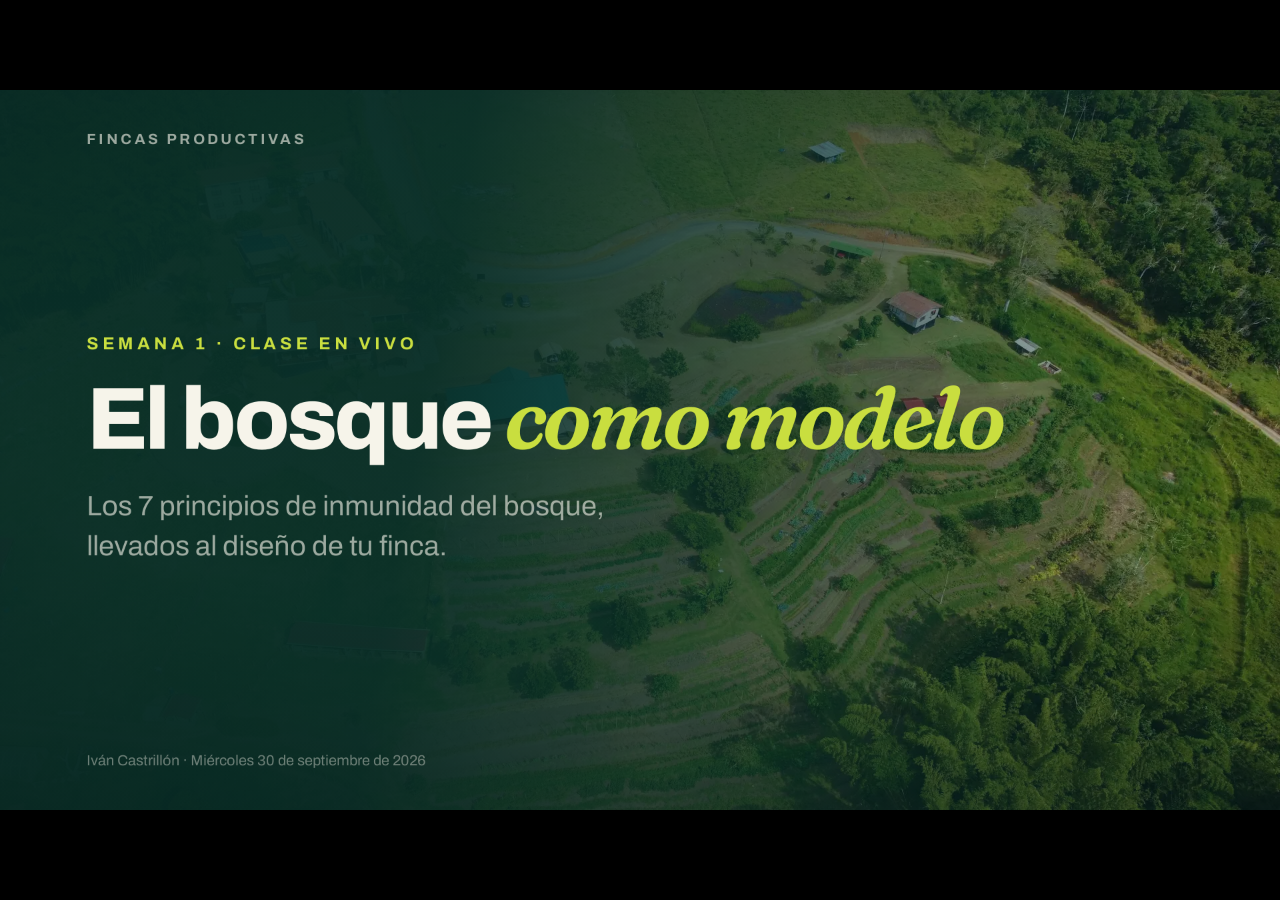
==== commit 1bf5a680: "Add files via upload" ====
--- a/index.html
+++ b/index.html
@@ -14,13 +14,8 @@
 <!-- ── 1 · Portada ──────────────────────────────────────────────────── -->
 <section data-label="Portada">
   <div class="d">
-    <div class="curvas"><svg viewBox="0 0 1920 1080" preserveAspectRatio="none" aria-hidden="true">
-      <g fill="none" stroke="#C9DE3F" stroke-width="2">
-        <path d="M-100 880 Q 400 700 900 810 T 2020 690"/>
-        <path d="M-100 950 Q 420 780 940 880 T 2020 770"/>
-        <path d="M-100 1020 Q 440 860 980 950 T 2020 850"/>
-      </g>
-    </svg></div>
+    <div class="foto" style="background-image:url(assets/img/foto-01-portada.webp)"></div>
+    <div class="velo izq"></div>
     <div class="viñeta"></div>
     <div class="pad">
       <div class="marca">
@@ -370,6 +365,8 @@
 <!-- ── 18 · La soledad del que lo intenta ───────────────────────────── -->
 <section data-label="Nadie cree">
   <div class="d">
+    <div class="foto" style="background-image:url(assets/img/foto-18-nadie-cree.webp)"></div>
+    <div class="velo izq"></div>
     <div class="pad">
       <p class="eyebrow" data-anim="sube">Campo</p>
       <h2 data-anim="sube" style="--d:140ms;max-width:26ch">
@@ -417,7 +414,9 @@
 <!-- ── 21 · La pregunta ─────────────────────────────────────────────── -->
 <section data-label="La pregunta">
   <div class="d">
-    <div class="viñeta"></div>
+    <div class="foto" style="background-image:url(assets/img/foto-21-bosque.webp)"></div>
+    <div class="velo izq"></div>
+    
     <div class="pad">
       <h3 data-anim="sube" style="max-width:30ch">
         Hay un sistema que lleva millones de años sin ninguno de los cuatro.
@@ -435,13 +434,8 @@
 <!-- ── 22 · Parte 3 ─────────────────────────────────────────────────── -->
 <section data-label="Parte 3">
   <div class="d">
-    <div class="curvas"><svg viewBox="0 0 1920 1080" preserveAspectRatio="none" aria-hidden="true">
-      <g fill="none" stroke="#C9DE3F" stroke-width="2">
-        <path d="M-100 820 Q 380 660 880 760 T 2020 640"/>
-        <path d="M-100 900 Q 400 740 920 840 T 2020 730"/>
-        <path d="M-100 980 Q 420 820 960 910 T 2020 820"/>
-      </g>
-    </svg></div>
+    <div class="foto" style="background-image:url(assets/img/foto-22-el-metodo.webp)"></div>
+    <div class="velo izq"></div>
     <div class="pad">
       <p class="eyebrow" data-anim="sube">Parte 3</p>
       <h1 data-anim="sube" style="--d:140ms">El método</h1>
@@ -499,6 +493,8 @@
 <!-- ── 26 · Principio 1 · Microclima ────────────────────────────────── -->
 <section data-label="Microclima">
   <div class="d">
+    <div class="foto" style="background-image:url(assets/img/foto-26-microclima.webp)"></div>
+    <div class="velo full"></div>
     <p class="paso">Principio 1 · 7</p>
     <div class="pad">
       <p class="eyebrow" data-anim="sube">Principio 1 · Microclima</p>
@@ -544,6 +540,8 @@
 <!-- ── 28 · Principio 2 · Microorganismos ───────────────────────────── -->
 <section data-label="Microorganismos">
   <div class="d">
+    <div class="foto" style="background-image:url(assets/img/foto-28-mantillo.webp)"></div>
+    <div class="velo full"></div>
     <p class="paso">Principio 2 · 7</p>
     <div class="pad">
       <p class="eyebrow" data-anim="sube">Principio 2 · Microorganismos</p>
@@ -554,6 +552,20 @@
       <p class="pie" data-anim="sube" style="--d:700ms;text-align:center;max-width:none">
         Pagar por insumos es pagar por una función que la vida de tu suelo puede hacer gratis.
       </p>
+    </div>
+  </div>
+</section>
+
+<!-- ── Principio 3 · la tabla completa ──────────────────────────────── -->
+<section data-label="La tabla completa">
+  <div class="d">
+    <div class="foto" style="background-image:url(assets/img/foto-29-tabla-periodica.webp)"></div>
+    <div class="velo" style="background:linear-gradient(100deg,rgba(8,46,39,.96) 25%,rgba(8,46,39,.58) 50%,rgba(8,46,39,.1))"></div>
+    <p class="paso">Principio 3 · 7</p>
+    <div class="pad">
+      <p class="eyebrow" data-anim="sube">Principio 3 · Reciclaje de nutrientes</p>
+      <h2 data-anim="sube" style="--d:140ms;max-width:15ch">La planta no come <em>tres elementos</em></h2>
+      <p class="lead ancho" data-anim="sube" style="--d:360ms">La tabla completa está en el suelo del bosque.</p>
     </div>
   </div>
 </section>
@@ -589,6 +601,8 @@
 <!-- ── 30 · Trofobiosis ─────────────────────────────────────────────── -->
 <section data-label="Trofobiosis">
   <div class="d">
+    <div class="foto" style="background-image:url(assets/img/foto-30-hoja.webp)"></div>
+    <div class="velo full"></div>
     <p class="paso">Principio 3 · 7</p>
     <div class="pad">
       <p class="eyebrow" data-anim="sube">Principio 3 · Trofobiosis</p>
@@ -620,6 +634,8 @@
 <!-- ── 31 · Principio 4 · Diversidad ────────────────────────────────── -->
 <section data-label="Diversidad">
   <div class="d">
+    <div class="foto" style="background-image:url(assets/img/foto-31-policultivo.webp)"></div>
+    <div class="velo full"></div>
     <p class="paso">Principio 4 · 7</p>
     <div class="pad">
       <p class="eyebrow" data-anim="sube">Principio 4 · Diversidad</p>
@@ -634,6 +650,8 @@
 <!-- ── 32 · Diversidad y venta directa ──────────────────────────────── -->
 <section data-label="Venta directa y diversidad">
   <div class="d">
+    <div class="foto" style="background-image:url(assets/img/foto-32-canasta.webp)"></div>
+    <div class="velo full"></div>
     <p class="paso">Principio 4 · 7</p>
     <div class="pad">
       <p class="eyebrow" data-anim="sube">Principio 4 · Diversidad</p>
@@ -648,6 +666,8 @@
 <!-- ── 33 · Principio 5 · Agua ──────────────────────────────────────── -->
 <section data-label="Agua">
   <div class="d">
+    <div class="foto" style="background-image:url(assets/img/foto-33-quebrada.webp)"></div>
+    <div class="velo full"></div>
     <p class="paso">Principio 5 · 7</p>
     <div class="pad">
       <p class="eyebrow" data-anim="sube">Principio 5 · Agua</p>
@@ -672,6 +692,8 @@
 <!-- ── 34 · Agua · los números ──────────────────────────────────────── -->
 <section data-label="Agua en números">
   <div class="d">
+    <div class="foto" style="background-image:url(assets/img/foto-34-reservorio.webp)"></div>
+    <div class="velo" style="background:rgba(8,46,39,.88)"></div>
     <p class="paso">Principio 5 · 7</p>
     <div class="pad">
       <p class="eyebrow" data-anim="sube">Principio 5 · Agua</p>
@@ -699,6 +721,8 @@
 <!-- ── 35 · Principio 6 · Energía ───────────────────────────────────── -->
 <section data-label="Energía">
   <div class="d">
+    <div class="foto" style="background-image:url(assets/img/foto-35-sol.webp)"></div>
+    <div class="velo full"></div>
     <p class="paso">Principio 6 · 7</p>
     <div class="pad">
       <p class="eyebrow" data-anim="sube">Principio 6 · Energía</p>
@@ -715,6 +739,8 @@
 <!-- ── 36 · Principio 7 · Descanso ──────────────────────────────────── -->
 <section data-label="Descanso">
   <div class="d">
+    <div class="foto" style="background-image:url(assets/img/foto-36-ovejas.webp)"></div>
+    <div class="velo full"></div>
     <p class="paso">Principio 7 · 7</p>
     <div class="pad">
       <p class="eyebrow" data-anim="sube">Principio 7 · Descanso</p>
@@ -856,14 +882,9 @@
 <!-- ── 42 · Cierre ──────────────────────────────────────────────────── -->
 <section data-label="Preguntas y casos">
   <div class="d">
-    <div class="curvas"><svg viewBox="0 0 1920 1080" preserveAspectRatio="none" aria-hidden="true">
-      <g fill="none" stroke="#C9DE3F" stroke-width="2">
-        <path d="M-100 880 Q 400 700 900 810 T 2020 690"/>
-        <path d="M-100 950 Q 420 780 940 880 T 2020 770"/>
-        <path d="M-100 1020 Q 440 860 980 950 T 2020 850"/>
-      </g>
-    </svg></div>
-    <div class="viñeta"></div>
+    <div class="foto" style="background-image:url(assets/img/foto-42-cierre.webp)"></div>
+    <div class="velo izq"></div>
+    
     <div class="pad">
       <div class="marca">
         <img src="https://assets.cdn.filesafe.space/IdRKxMkw62mZx47SMDaS/media/6aa46253f4e2fd8aa0ffbddd.png" alt="La Huerta LAB" onerror="this.remove()">
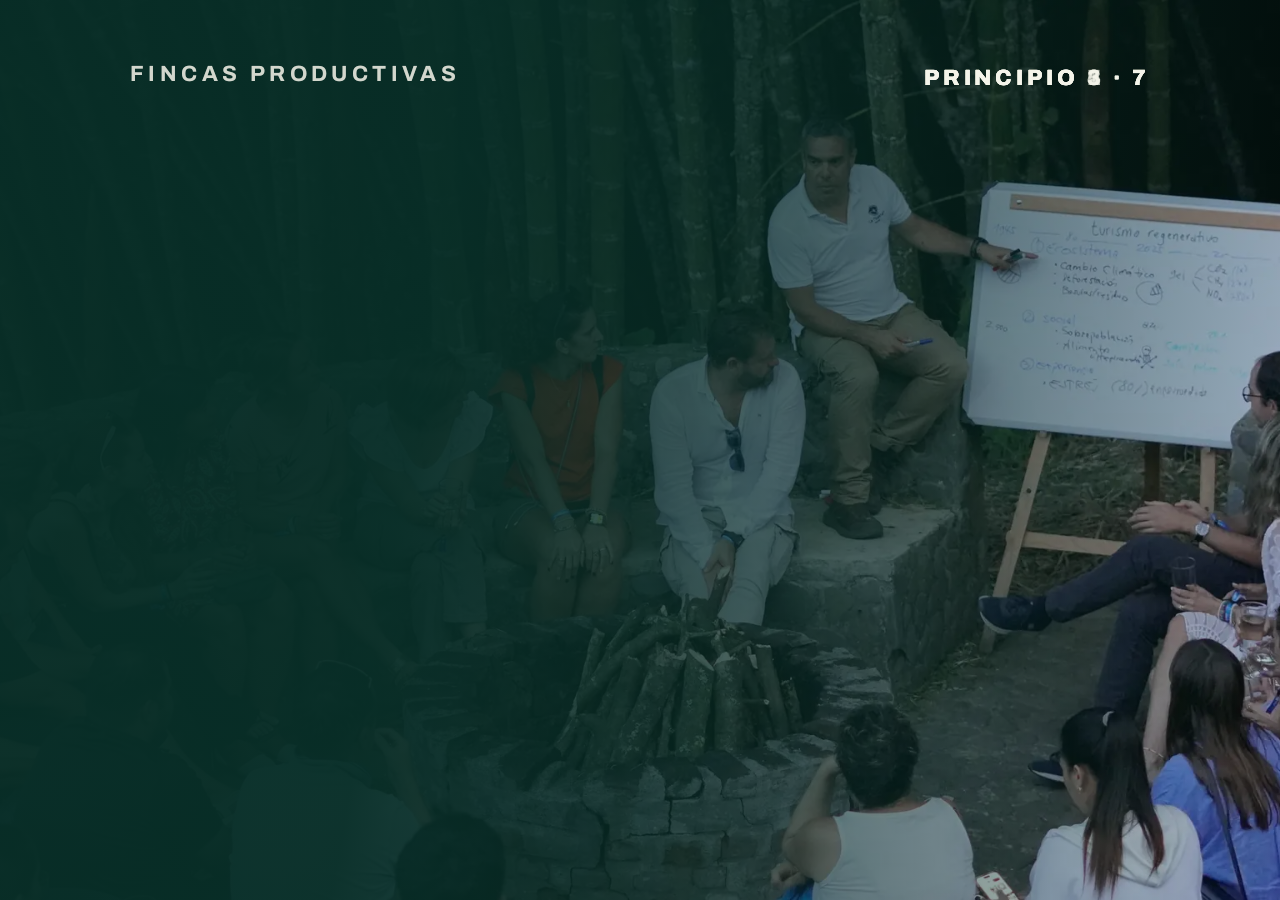
==== commit 7de1efba: "Update index.html" ====
--- a/index.html
+++ b/index.html
@@ -123,6 +123,8 @@
 <!-- ── 6 · Bosques · 46 % ───────────────────────────────────────────── -->
 <section data-label="Bosques 46%">
   <div class="d">
+    <div class="foto" style="background-image:url(assets/img/ia-06-tocones.webp)"></div>
+    <div class="velo izq"></div>
     <div class="pad">
       <p class="eyebrow coral" data-anim="sube">Bosques</p>
       <div class="cifra coral" data-anim="zoom" style="--d:140ms">
@@ -141,6 +143,8 @@
 <!-- ── 7 · Bosques · 1/3 ────────────────────────────────────────────── -->
 <section data-label="Bosques 1/3">
   <div class="d">
+    <div class="foto" style="background-image:url(assets/img/ia-07-borde-bosque.webp)"></div>
+    <div class="velo izq"></div>
     <div class="pad">
       <p class="eyebrow coral" data-anim="sube">Bosques</p>
       <div class="cifra coral" data-anim="zoom" style="--d:140ms">
@@ -160,6 +164,8 @@
 <!-- ── 8 · Bosques · Colombia ───────────────────────────────────────── -->
 <section data-label="Bosques Colombia">
   <div class="d">
+    <div class="foto" style="background-image:url(assets/img/ia-08-ladera-quemada.webp)"></div>
+    <div class="velo izq"></div>
     <div class="pad">
       <p class="eyebrow coral" data-anim="sube">Bosques · Colombia</p>
       <div class="cifra coral" data-anim="zoom" style="--d:140ms">
@@ -179,6 +185,8 @@
 <!-- ── 9 · Residuos ─────────────────────────────────────────────────── -->
 <section data-label="Residuos">
   <div class="d">
+    <div class="foto" style="background-image:url(assets/img/ia-09-residuos.webp)"></div>
+    <div class="velo izq"></div>
     <div class="pad">
       <p class="eyebrow coral" data-anim="sube">Residuos</p>
       <div class="fila" style="margin-top:34px">
@@ -201,6 +209,8 @@
 <!-- ── 10 · Residuos · comida ───────────────────────────────────────── -->
 <section data-label="Comida a la basura">
   <div class="d">
+    <div class="foto" style="background-image:url(assets/img/ia-10-verduras-descartadas.webp)"></div>
+    <div class="velo izq"></div>
     <div class="pad">
       <p class="eyebrow coral" data-anim="sube">Residuos · Comida</p>
       <div class="cifra coral" data-anim="zoom" style="--d:140ms">
@@ -220,6 +230,8 @@
 <!-- ── 11 · Calor ───────────────────────────────────────────────────── -->
 <section data-label="Calor">
   <div class="d">
+    <div class="foto" style="background-image:url(assets/img/ia-11-sequia.webp)"></div>
+    <div class="velo full"></div>
     <div class="pad">
       <p class="eyebrow coral" data-anim="sube">Calor</p>
       <h2 data-anim="sube" style="--d:120ms;max-width:20ch">El clima <em>ya cambió</em></h2>
@@ -249,6 +261,8 @@
 <!-- ── 12 · Campo · Colombia ────────────────────────────────────────── -->
 <section data-label="Pobreza rural">
   <div class="d">
+    <div class="foto" style="background-image:url(assets/img/ia-12-agua-rural.webp)"></div>
+    <div class="velo full"></div>
     <div class="pad">
       <p class="eyebrow coral" data-anim="sube">Campo · Colombia</p>
       <div class="cifras dos" style="margin-top:36px">
@@ -274,13 +288,8 @@
 <!-- ── 13 · Parte 2 ─────────────────────────────────────────────────── -->
 <section data-label="Parte 2">
   <div class="d">
-    <div class="curvas"><svg viewBox="0 0 1920 1080" preserveAspectRatio="none" aria-hidden="true">
-      <g fill="none" stroke="#C9DE3F" stroke-width="2">
-        <path d="M-100 820 Q 380 660 880 760 T 2020 640"/>
-        <path d="M-100 900 Q 400 740 920 840 T 2020 730"/>
-        <path d="M-100 980 Q 420 820 960 910 T 2020 820"/>
-      </g>
-    </svg></div>
+    <div class="foto" style="background-image:url(assets/img/ia-13-autopista.webp)"></div>
+    <div class="velo izq"></div>
     <div class="pad">
       <p class="eyebrow coral" data-anim="sube">Parte 2</p>
       <h1 data-anim="sube" style="--d:140ms">La vida <em>que nos tocó</em></h1>
@@ -292,6 +301,8 @@
 <!-- ── 14 · Campo vacío ─────────────────────────────────────────────── -->
 <section data-label="Campo vacío">
   <div class="d">
+    <div class="foto" style="background-image:url(assets/img/ia-14-casa-cerrada.webp)"></div>
+    <div class="velo full"></div>
     <div class="pad">
       <p class="eyebrow coral" data-anim="sube">Campo vacío · Colombia</p>
       <h3 data-anim="sube" style="--d:120ms;max-width:30ch">
@@ -308,6 +319,8 @@
 <!-- ── 15 · Comida · ALC ────────────────────────────────────────────── -->
 <section data-label="Dieta saludable">
   <div class="d">
+    <div class="foto" style="background-image:url(assets/img/ia-15-supermercado.webp)"></div>
+    <div class="velo izq"></div>
     <div class="pad">
       <p class="eyebrow coral" data-anim="sube">Comida · América Latina y el Caribe</p>
       <div class="cifra coral" data-anim="zoom" style="--d:140ms">
@@ -327,6 +340,8 @@
 <!-- ── 16 · Ultraprocesados ─────────────────────────────────────────── -->
 <section data-label="Lo que comemos">
   <div class="d">
+    <div class="foto" style="background-image:url(assets/img/ia-16-ultraprocesados.webp)"></div>
+    <div class="velo izq"></div>
     <div class="pad">
       <p class="eyebrow coral" data-anim="sube">Lo que comemos</p>
       <div class="cifra coral" data-anim="zoom" style="--d:140ms">
@@ -347,6 +362,8 @@
 <!-- ── 17 · Estrés ──────────────────────────────────────────────────── -->
 <section data-label="Estrés">
   <div class="d">
+    <div class="foto" style="background-image:url(assets/img/ia-17-estres.webp)"></div>
+    <div class="velo izq"></div>
     <div class="pad">
       <p class="eyebrow coral" data-anim="sube">Estrés</p>
       <div class="cifra coral" data-anim="zoom" style="--d:140ms">
@@ -929,6 +946,7 @@
  "No arreglas el clima del mundo, pero sí siembras el clima de tu finca. Y cierras con el mercado: vender cerca.",
  "Vender directo a menos de una hora: menos emisiones, el margen completo para ti. Pregunta al chat: ¿a quién le venderían primero?",
  "El bosque nativo vecino tiene la microbiota. La recoges, la reproduces y la llevas a tu finca. Semana 3.",
+ "",
  "Comemos lo que el suelo tiene. Un suelo con 3 elementos da comida de 3 elementos. El cuerpo humano trabaja con unos 25 esenciales y contiene cerca de 60. Ojo: el ADN en sí tiene 5 elementos (C, H, O, N, P); la cifra de 60 es del cuerpo, no del ADN.",
  "Chaboussou, agrónomo del INRA en Francia. Su frase: 'la plaga se muere de hambre en la planta sana'. Honestidad: es una teoría discutida; hay estudios que la apoyan y otros que no encuentran el efecto. Lo que sí está claro es que los insecticidas matan también a los depredadores.",
  "La diversidad es un seguro: confunde a las plagas y, bien combinada, produce más en el mismo espacio. Semana 5: calculadora de siembra.",
@@ -947,5 +965,6 @@
 </script>
 
 <script src="assets/deck.js"></script>
+
 </body>
 </html>
--- a/assets/deck.css
+++ b/assets/deck.css
@@ -253,3 +253,36 @@
 deck-stage .tarjeta.viva{background:var(--coral);border-color:var(--coral)}
 deck-stage .tarjeta.viva b,
 deck-stage .tarjeta.viva span{color:#fff}
+
+<style>
+  .btn-fullscreen {
+    position: fixed;
+    bottom: 20px;
+    right: 20px;
+    z-index: 9999;
+    background: rgba(8, 46, 39, 0.85); /* Tono verdoso oscuro alineado con la paleta */
+    color: #C9DE3F;                   /* Tono lima alineado con tus detalles */
+    border: 1px solid rgba(201, 222, 63, 0.4);
+    border-radius: 50%;
+    width: 48px;
+    height: 48px;
+    display: flex;
+    align-items: center;
+    justify-content: center;
+    cursor: pointer;
+    box-shadow: 0 4px 12px rgba(0,0,0,0.3);
+    transition: transform 0.2s ease, background-color 0.2s ease, border-color 0.2s ease;
+    backdrop-filter: blur(4px);
+    outline: none;
+  }
+
+  .btn-fullscreen:hover {
+    transform: scale(1.1);
+    background: rgba(8, 46, 39, 1);
+    border-color: #C9DE3F;
+  }
+
+  .btn-fullscreen:active {
+    transform: scale(0.95);
+  }
+</style>
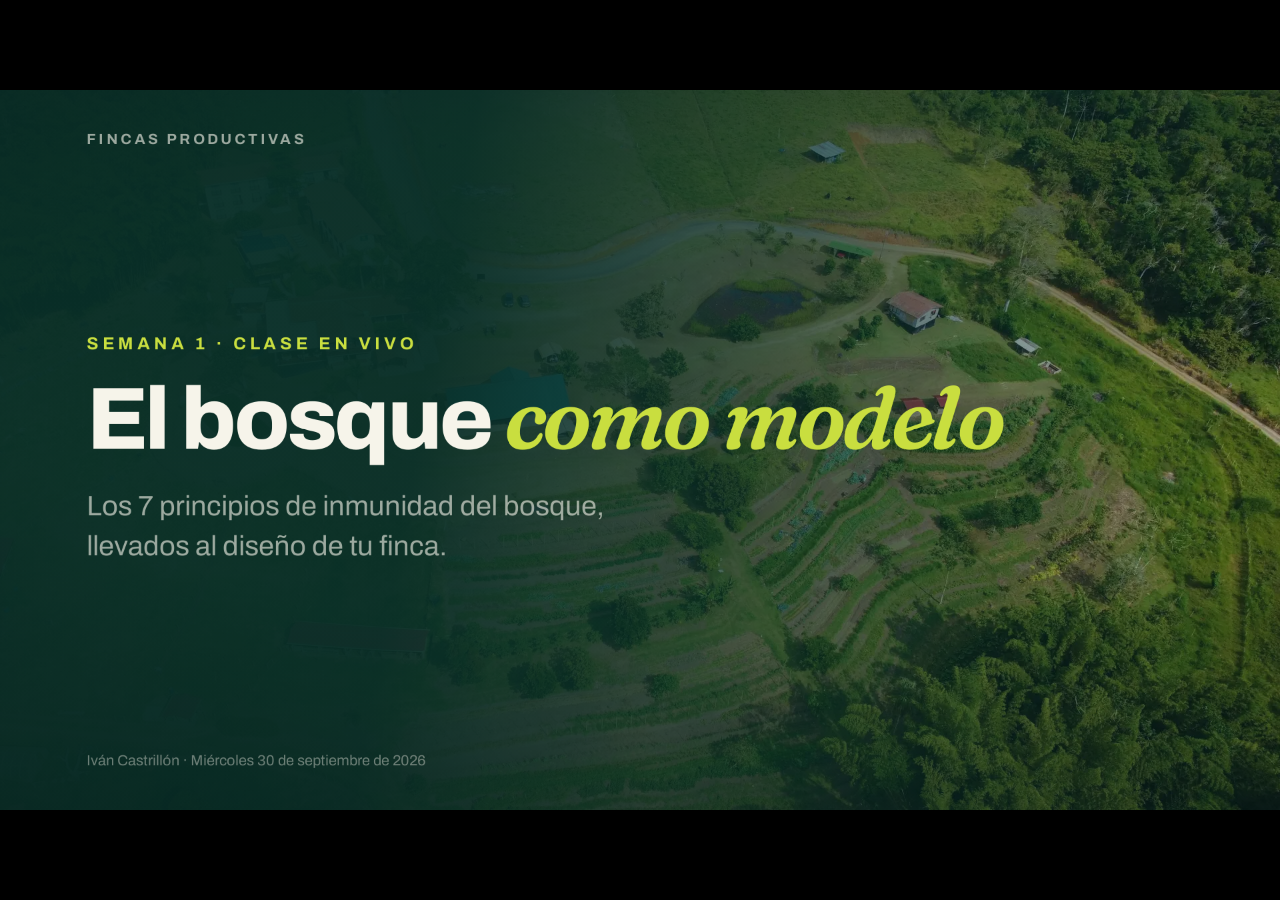
==== commit 0d533eb0: "Update index.html" ====
--- a/index.html
+++ b/index.html
@@ -6,6 +6,40 @@
 <title>Fincas Productivas · Semana 1 · El bosque como modelo</title>
 <meta name="description" content="Los 7 principios de inmunidad del bosque, llevados al diseño de tu finca. La Huerta LAB.">
 <link rel="stylesheet" href="assets/deck.css">
+
+<!-- Estilos del Botón Fullscreen -->
+<style>
+  .btn-fullscreen {
+    position: fixed;
+    bottom: 20px;
+    right: 20px;
+    z-index: 9999;
+    background: rgba(8, 46, 39, 0.85);
+    color: #C9DE3F;
+    border: 1px solid rgba(201, 222, 63, 0.4);
+    border-radius: 50%;
+    width: 48px;
+    height: 48px;
+    display: flex;
+    align-items: center;
+    justify-content: center;
+    cursor: pointer;
+    box-shadow: 0 4px 12px rgba(0,0,0,0.3);
+    transition: transform 0.2s ease, background-color 0.2s ease, border-color 0.2s ease;
+    backdrop-filter: blur(4px);
+    outline: none;
+  }
+
+  .btn-fullscreen:hover {
+    transform: scale(1.1);
+    background: rgba(8, 46, 39, 1);
+    border-color: #C9DE3F;
+  }
+
+  .btn-fullscreen:active {
+    transform: scale(0.95);
+  }
+</style>
 </head>
 <body>
 
@@ -915,6 +949,15 @@
 
 </deck-stage>
 
+<!-- Botón flotante para Pantalla Completa -->
+<button id="btn-fullscreen" class="btn-fullscreen" aria-label="Pantalla completa" title="Pantalla completa">
+  <svg id="icon-expand" viewBox="0 0 24 24" width="24" height="24" stroke="currentColor" stroke-width="2" fill="none" stroke-linecap="round" stroke-linejoin="round">
+    <path d="M8 3H5a2 2 0 0 0-2 2v3m18 0V5a2 2 0 0 0-2-2h-3m0 18h3a2 2 0 0 0 2-2v-3M3 16v3a2 2 0 0 0 2 2h3"></path>
+  </svg>
+  <svg id="icon-compress" viewBox="0 0 24 24" width="24" height="24" stroke="currentColor" stroke-width="2" fill="none" stroke-linecap="round" stroke-linejoin="round" style="display: none;">
+    <path d="M8 3v3a2 2 0 0 1-2 2H3m18 0h-3a2 2 0 0 1-2-2V3m0 18v-3a2 2 0 0 1 2-2h3M3 16h3a2 2 0 0 1 2 2v3"></path>
+  </svg>
+</button>
 
 <script type="application/json" id="speaker-notes">
 [
@@ -966,5 +1009,42 @@
 
 <script src="assets/deck.js"></script>
 
+<!-- Script para la funcionalidad de Pantalla Completa -->
+<script>
+  document.addEventListener('DOMContentLoaded', () => {
+    const btnFullscreen = document.getElementById('btn-fullscreen');
+    const iconExpand = document.getElementById('icon-expand');
+    const iconCompress = document.getElementById('icon-compress');
+
+    function toggleFullscreen() {
+      if (!document.fullscreenElement) {
+        document.documentElement.requestFullscreen().catch(err => {
+          console.error(`Error al intentar activar pantalla completa: ${err.message}`);
+        });
+      } else {
+        if (document.exitFullscreen) {
+          document.exitFullscreen();
+        }
+      }
+    }
+
+    function updateIcons() {
+      if (document.fullscreenElement) {
+        iconExpand.style.display = 'none';
+        iconCompress.style.display = 'block';
+        btnFullscreen.setAttribute('title', 'Salir de pantalla completa');
+        btnFullscreen.setAttribute('aria-label', 'Salir de pantalla completa');
+      } else {
+        iconExpand.style.display = 'block';
+        iconCompress.style.display = 'none';
+        btnFullscreen.setAttribute('title', 'Pantalla completa');
+        btnFullscreen.setAttribute('aria-label', 'Pantalla completa');
+      }
+    }
+
+    btnFullscreen.addEventListener('click', toggleFullscreen);
+    document.addEventListener('fullscreenchange', updateIcons);
+  });
+</script>
 </body>
 </html>
--- a/assets/deck.css
+++ b/assets/deck.css
@@ -254,35 +254,3 @@
 deck-stage .tarjeta.viva b,
 deck-stage .tarjeta.viva span{color:#fff}
 
-<style>
-  .btn-fullscreen {
-    position: fixed;
-    bottom: 20px;
-    right: 20px;
-    z-index: 9999;
-    background: rgba(8, 46, 39, 0.85); /* Tono verdoso oscuro alineado con la paleta */
-    color: #C9DE3F;                   /* Tono lima alineado con tus detalles */
-    border: 1px solid rgba(201, 222, 63, 0.4);
-    border-radius: 50%;
-    width: 48px;
-    height: 48px;
-    display: flex;
-    align-items: center;
-    justify-content: center;
-    cursor: pointer;
-    box-shadow: 0 4px 12px rgba(0,0,0,0.3);
-    transition: transform 0.2s ease, background-color 0.2s ease, border-color 0.2s ease;
-    backdrop-filter: blur(4px);
-    outline: none;
-  }
-
-  .btn-fullscreen:hover {
-    transform: scale(1.1);
-    background: rgba(8, 46, 39, 1);
-    border-color: #C9DE3F;
-  }
-
-  .btn-fullscreen:active {
-    transform: scale(0.95);
-  }
-</style>
